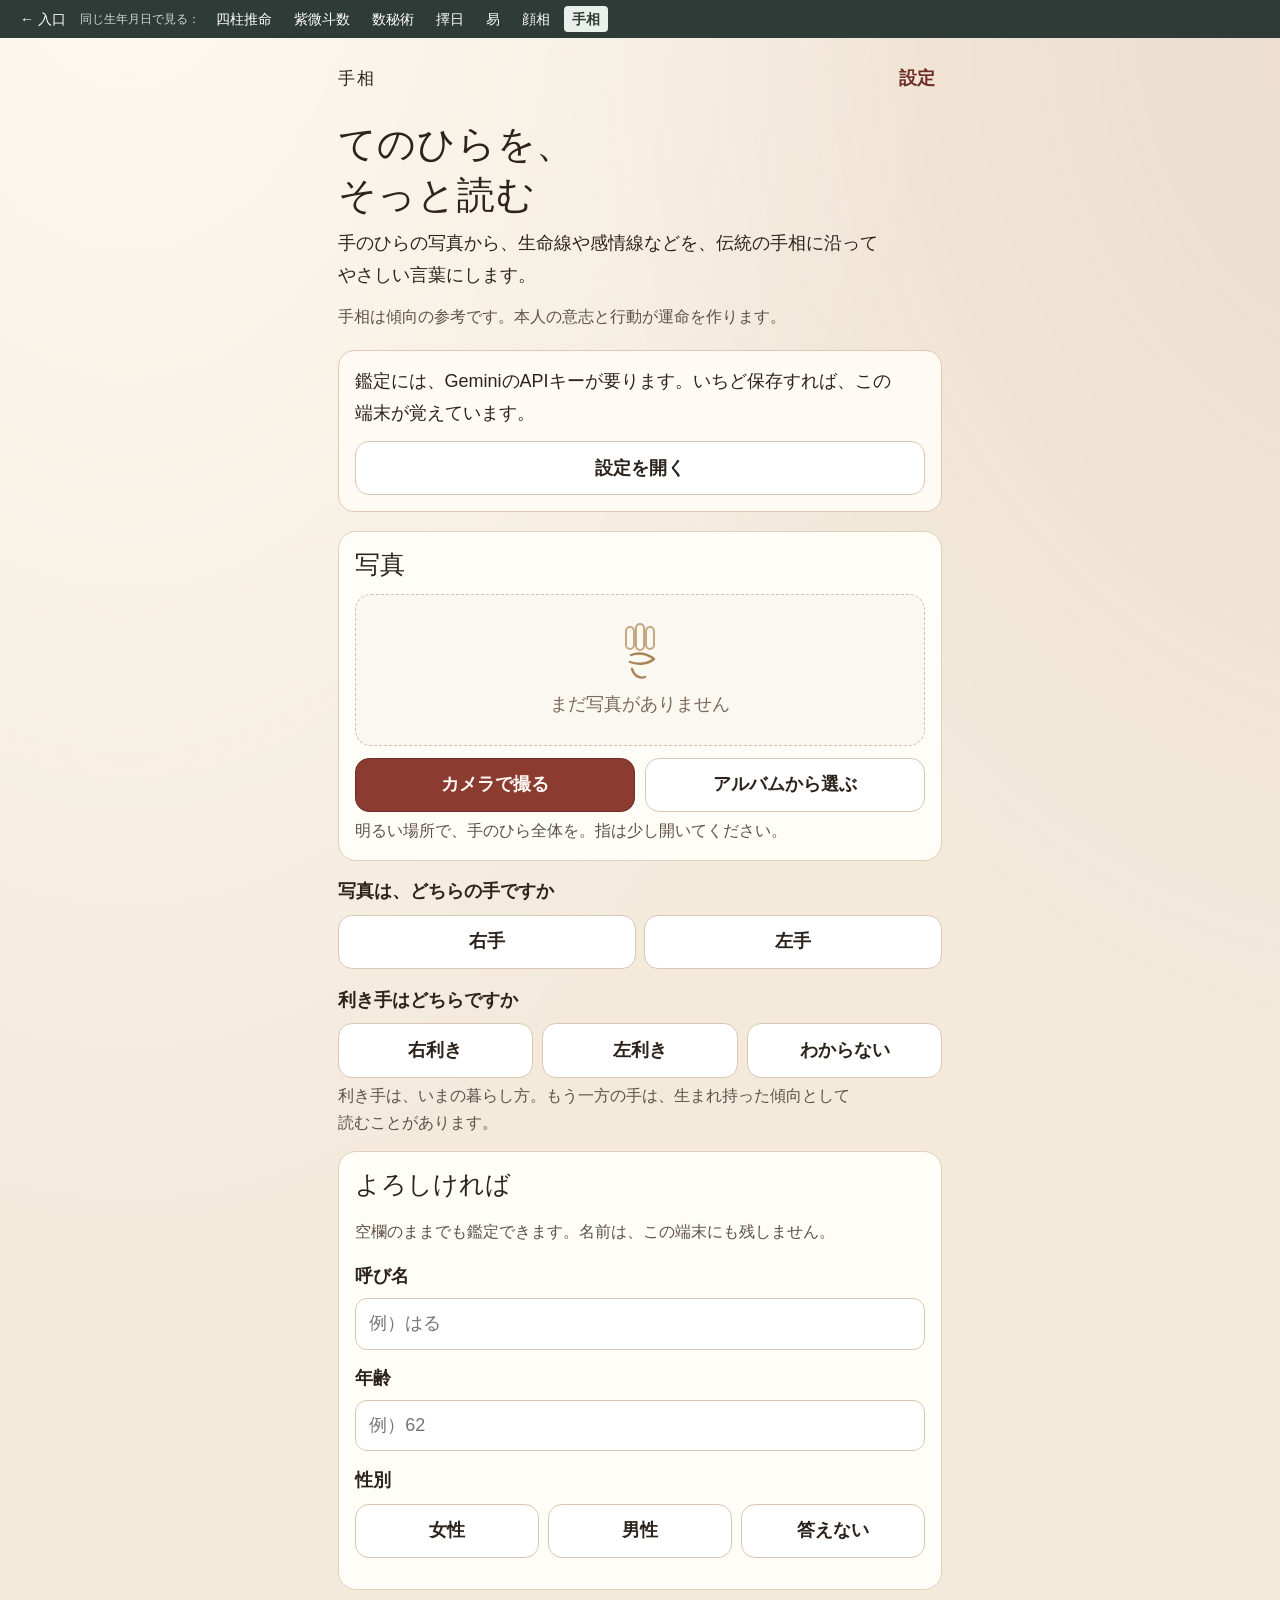
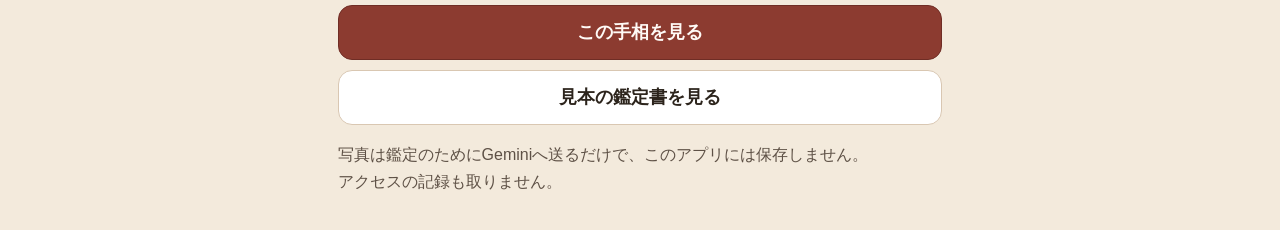
==== 手相アプリ/index.html @ c4c2c60b "占いの入口：6つの占い（数秘術・易・紫微斗数・顔相・擇日・手相）と四柱推命への入口 Co-Authored-By: Claude Opus 5.5 <noreply@anthropic.com> Cl" ====
<!DOCTYPE html>
<html lang="ja" translate="no">
<head>
  <meta charset="utf-8">
  <meta name="viewport" content="width=device-width, initial-scale=1, viewport-fit=cover">
  <meta name="google" content="notranslate">
  <meta name="referrer" content="no-referrer">
  <meta name="description" content="手のひらの写真から、伝統の手相をやさしい言葉で読む鑑定書です。">
  <meta name="theme-color" content="#efe4d4">
  <meta http-equiv="Content-Security-Policy" content="default-src 'none'; img-src data: blob:; style-src 'unsafe-inline'; script-src 'unsafe-inline'; connect-src https://generativelanguage.googleapis.com; base-uri 'none'; form-action 'none'">
  <title>手相鑑定</title>
  <link rel="icon" href="data:image/svg+xml,%3Csvg xmlns='http://www.w3.org/2000/svg' viewBox='0 0 64 64'%3E%3Crect fill='%23f6efe4' width='64' height='64' rx='12'/%3E%3Cpath d='M24 46c2 8 8 12 14 10M22 40c10 4 22 2 28-4M24 34c10-4 20-2 26 4' fill='none' stroke='%238f3d32' stroke-width='3' stroke-linecap='round'/%3E%3C/svg%3E">
  <!--
    手相鑑定。このファイルだけで動きます。
    APIキーは書き込まないでください。使う人の端末の中だけに保存します。
    モデル名の初期値は、下のスクリプトの DEFAULT_MODEL です。
  -->
  <style>
    :root {
      color-scheme: light;
      --paper: #f3eadc;
      --paper-deep: #e7d9c6;
      --card: #fffdf8;
      --ink: #2c241c;
      --ink-soft: #5e5146;
      --muted: #7a6a5c;
      --line: #e0d0bc;
      --shu: #8c3b30;
      --shu-deep: #6f2d25;
      --gold: #a68456;
      --moss: #2f5c45;
      --serif: "Iowan Old Style", "Hiragino Mincho ProN", "Yu Mincho", YuMincho, "Noto Serif JP", serif;
      --sans: "Hiragino Sans", "Hiragino Kaku Gothic ProN", "Yu Gothic Medium", "Yu Gothic", YuGothic, "Noto Sans JP", "Noto Sans CJK JP", sans-serif;
    }

    * { box-sizing: border-box; }

    html { background: var(--paper); }

    body {
      margin: 0;
      min-height: 100%;
      background:
        radial-gradient(ellipse at 10% -10%, rgba(255, 252, 245, 0.9), transparent 50%),
        radial-gradient(ellipse at 110% 0%, rgba(196, 146, 122, 0.16), transparent 42%),
        var(--paper);
      color: var(--ink);
      font-family: var(--sans);
      font-size: 1.125rem;
      line-height: 1.75;
      -webkit-text-size-adjust: 100%;
    }

    button, input, select, textarea { font: inherit; color: inherit; }

    button { cursor: pointer; }

    .wrap {
      width: min(40rem, 100%);
      margin: 0 auto;
      padding: calc(1rem + env(safe-area-inset-top)) 1.1rem calc(2.2rem + env(safe-area-inset-bottom));
    }

    .topbar {
      display: flex;
      align-items: center;
      justify-content: space-between;
      gap: 1rem;
      margin-bottom: 1.1rem;
    }

    .brand {
      margin: 0;
      font-family: var(--serif);
      font-size: 1.05rem;
      letter-spacing: 0.14em;
      font-weight: 500;
    }

    h1 {
      margin: 0 0 0.45rem;
      font-family: var(--serif);
      font-weight: 500;
      font-size: 2rem;
      line-height: 1.35;
      letter-spacing: 0.02em;
    }

    h2 {
      margin: 0 0 0.7rem;
      font-family: var(--serif);
      font-size: 1.55rem;
      font-weight: 500;
      line-height: 1.4;
    }

    .lead { margin: 0 0 0.7rem; }

    .philosophy {
      margin: 0 0 1.25rem;
      color: var(--ink-soft);
      font-size: 1rem;
      line-height: 1.7;
    }

    .banner {
      background: #fffaf3;
      border: 1px solid #e4c7b4;
      border-radius: 16px;
      padding: 0.95rem 1rem 1rem;
      margin-bottom: 1.15rem;
    }

    .banner p { margin: 0 0 0.75rem; }

    .card {
      background: var(--card);
      border: 1px solid var(--line);
      border-radius: 18px;
      padding: 1rem;
      margin: 0 0 0.95rem;
    }

    fieldset {
      border: 0;
      margin: 0 0 0.95rem;
      padding: 0;
    }

    legend {
      padding: 0;
      margin-bottom: 0.45rem;
      font-weight: 650;
    }

    .hint, .quiet {
      color: var(--ink-soft);
      font-size: 1rem;
      line-height: 1.65;
    }

    .hint { margin: 0.35rem 0 0; }

    label.field {
      display: block;
      margin: 0 0 0.85rem;
      font-weight: 650;
    }

    input[type="text"],
    input[type="password"],
    input[type="url"] {
      display: block;
      width: 100%;
      margin-top: 0.35rem;
      padding: 0.75rem 0.85rem;
      border: 1.5px solid #d9c7b2;
      border-radius: 12px;
      background: #fff;
      font-weight: 450;
      line-height: 1.4;
    }

    input:focus-visible,
    button:focus-visible {
      outline: 3px solid #e2b2a4;
      outline-offset: 2px;
    }

    .choices {
      display: flex;
      flex-wrap: wrap;
      gap: 0.55rem;
    }

    .choice {
      position: relative;
      flex: 1 1 7.5rem;
      min-height: 3.4rem;
      display: flex;
      align-items: center;
      justify-content: center;
      padding: 0.65rem 0.7rem;
      border: 1.5px solid #d9c7b2;
      border-radius: 14px;
      background: #fff;
      text-align: center;
      font-weight: 650;
    }

    .choice input {
      position: absolute;
      opacity: 0;
      width: 1px;
      height: 1px;
    }

    .choice.is-selected {
      border-color: var(--shu);
      background: #fbf3ee;
      box-shadow: inset 0 0 0 1px var(--shu);
    }

    .btn {
      display: inline-flex;
      align-items: center;
      justify-content: center;
      min-height: 3.4rem;
      padding: 0.7rem 1.1rem;
      border-radius: 14px;
      border: 1.5px solid transparent;
      text-decoration: none;
      font-weight: 700;
      line-height: 1.3;
      text-align: center;
    }

    .btn-primary {
      width: 100%;
      background: var(--shu);
      color: #fffaf6;
      border-color: var(--shu-deep);
    }

    .btn-primary:active { background: var(--shu-deep); }

    .btn-secondary {
      width: 100%;
      background: #fff;
      color: var(--ink);
      border-color: #d9c7b2;
    }

    .btn-ghost {
      background: transparent;
      color: var(--shu-deep);
      border-color: transparent;
      min-height: 2.8rem;
      padding-inline: 0.4rem;
      font-weight: 650;
    }

    .btn-row { display: grid; gap: 0.6rem; }

    .btn-row.pair { grid-template-columns: 1fr 1fr; }

    .btn-row.pair .btn {
      padding-inline: 0.45rem;
      font-size: 1.02rem;
    }

    .btn:disabled { opacity: 0.55; cursor: default; }

    .stack { display: grid; gap: 0.65rem; }

    .photo-well {
      min-height: 9.5rem;
      border: 1.5px dashed #d3c0aa;
      border-radius: 16px;
      background: #fbf7f1;
      display: grid;
      place-items: center;
      overflow: hidden;
      margin-bottom: 0.75rem;
    }

    .photo-well img {
      width: 100%;
      max-height: 22rem;
      object-fit: contain;
      background: #f6efe6;
    }

    .empty-photo {
      padding: 1.2rem;
      text-align: center;
      color: var(--muted);
    }

    .empty-photo svg { display: block; margin: 0 auto 0.35rem; }

    .message {
      margin: 0.75rem 0 0;
      padding: 0.8rem 0.9rem;
      border-radius: 12px;
      background: #fbf1ec;
      border: 1px solid #e7cfc4;
    }

    .label {
      margin: 0.8rem 0 0.1rem;
      font-size: 0.98rem;
      letter-spacing: 0.08em;
      color: var(--shu-deep);
      font-weight: 700;
    }

    .message.ok {
      background: #f3f7f3;
      border-color: #c9dbc9;
      color: var(--moss);
    }

    .visually-hidden {
      position: absolute !important;
      width: 1px !important;
      height: 1px !important;
      padding: 0 !important;
      margin: -1px !important;
      overflow: hidden !important;
      clip: rect(0, 0, 0, 0) !important;
      white-space: nowrap !important;
      border: 0 !important;
    }

    .key-row { display: grid; grid-template-columns: 1fr auto; gap: 0.5rem; align-items: end; }

    .linkish {
      color: var(--shu-deep);
      font-weight: 650;
    }

    .loading-box {
      min-height: 60vh;
      display: grid;
      align-content: center;
      justify-items: center;
      text-align: center;
      gap: 0.4rem;
      padding: 2rem 0.5rem;
    }

    .seal {
      width: 4.2rem;
      height: 4.2rem;
      margin: 0 auto 0.55rem;
      border: 2px solid var(--shu);
      color: var(--shu);
      border-radius: 50%;
      display: grid;
      place-items: center;
      font-family: var(--serif);
      font-size: 1.7rem;
      line-height: 1;
      transform: rotate(-8deg);
    }

    .seal.is-waiting { animation: breathe 2.6s ease-in-out infinite; }

    @keyframes breathe {
      0%, 100% { opacity: 1; }
      50% { opacity: 0.55; }
    }

    .sheet-frame { padding: 7px; }

    .sheet {
      background: var(--card);
      border-radius: 8px;
      box-shadow:
        0 0 0 1px #c4a882,
        0 0 0 6px #fffdf8,
        0 0 0 7px #c4a882,
        0 16px 40px rgba(70, 46, 28, 0.08);
      padding: 1.45rem 1.15rem 1.6rem;
    }

    .sheet-head { text-align: center; margin-bottom: 1.1rem; }

    .sheet-kicker {
      margin: 0.15rem 0 0.2rem;
      letter-spacing: 0.18em;
      font-family: var(--serif);
      font-size: 0.95rem;
    }

    .sheet h1 {
      font-size: 2.05rem;
      margin-bottom: 0.25rem;
    }

    .sheet-date { margin: 0; color: var(--ink-soft); font-size: 1rem; }

    .who {
      margin: 0.85rem 0 0;
      font-size: 1.08rem;
    }

    .palm-photo {
      width: 100%;
      max-height: 28rem;
      object-fit: contain;
      background: #f6efe6;
      border-radius: 12px;
      border: 1px solid var(--line);
    }

    figcaption {
      margin-top: 0.35rem;
      text-align: center;
      color: var(--muted);
      font-size: 0.98rem;
    }

    .sample-flag {
      margin: 0.9rem 0 0;
      padding: 0.7rem 0.85rem;
      background: #fbf6ea;
      border: 1px solid #e4d3ae;
      border-radius: 12px;
      text-align: left;
    }

    .block { margin: 1.25rem 0 0; }

    .block h2 {
      padding-bottom: 0.25rem;
      border-bottom: 1px solid var(--line);
    }

    .block h3 {
      margin: 0.85rem 0 0.15rem;
      font-size: 1.05rem;
      color: var(--shu-deep);
      font-weight: 700;
    }

    .line-card {
      margin-top: 0.85rem;
      padding-top: 0.85rem;
      border-top: 1px solid var(--line);
    }

    .line-card h3 {
      margin: 0;
      font-family: var(--serif);
      font-size: 1.4rem;
      font-weight: 500;
      color: var(--ink);
    }

    .line-card .about {
      margin: 0.1rem 0 0.45rem;
      color: var(--muted);
      font-size: 0.98rem;
    }

    .absent {
      margin: 0.4rem 0 0;
    }

    .endnote {
      margin-top: 1.4rem;
      padding: 0.9rem 0.95rem;
      border: 1px solid #e4d3ae;
      background: #fbf8f1;
      border-radius: 12px;
      text-align: center;
      font-family: var(--serif);
      line-height: 1.8;
    }

    .actions { margin-top: 1.1rem; }

    details.more {
      margin-top: 0.8rem;
      color: var(--ink-soft);
      font-size: 0.98rem;
    }

    details.more summary { cursor: pointer; font-weight: 650; color: var(--ink); }

    .tips { margin: 0.4rem 0 0; padding-left: 1.2rem; }

    .tips li { margin: 0.2rem 0; }

    p, li, .lead, .philosophy, .who, .quiet, .hint, figcaption {
      line-break: strict;
      word-break: auto-phrase;
      text-wrap: pretty;
    }

    @media (min-width: 720px) {
      h1 { font-size: 2.35rem; }
      .btn-row.pair .btn { font-size: 1.125rem; }
      .sheet { padding: 2rem 1.8rem 2.1rem; }
    }

    @media (prefers-reduced-motion: reduce) {
      .seal.is-waiting { animation: none; }
    }

    @media print {
      html, body { background: #fff !important; }
      .no-print { display: none !important; }
      .wrap { max-width: none; padding: 0; }
      .sheet-frame { padding: 0; }
      .sheet {
        box-shadow: none;
        border: 1px solid #bfae96;
        border-radius: 0;
      }
      .line-card, .block { break-inside: avoid; }
      a { color: inherit; text-decoration: none; }
      @page { margin: 12mm; }
    }
  </style>
</head>
<body>
  <div class="wrap">
    <header class="topbar no-print">
      <p class="brand">手相</p>
      <button type="button" class="btn btn-ghost" id="openSettings">設定</button>
    </header>

    <main id="screen-home">
      <h1>てのひらを、<br>そっと読む</h1>
      <p class="lead">手のひらの写真から、生命線や感情線などを、伝統の手相に沿ってやさしい言葉にします。</p>
      <p class="philosophy">手相は傾向の参考です。本人の意志と行動が運命を作ります。</p>

      <div class="banner" id="keyBanner">
        <p>鑑定には、GeminiのAPIキーが要ります。いちど保存すれば、この端末が覚えています。</p>
        <button type="button" class="btn btn-secondary" id="openSettingsBanner">設定を開く</button>
      </div>

      <form id="readForm" novalidate>
        <section class="card">
          <h2>写真</h2>
          <div class="photo-well">
            <div class="empty-photo" id="photoEmpty">
              <svg width="64" height="64" viewBox="0 0 64 64" aria-hidden="true">
                <path d="M24 50c2 7 8 10 13 8M22 43c8 3 18 2 24-3M23 36c8-3 16-1 22 3" fill="none" stroke="#a68456" stroke-width="2.4" stroke-linecap="round"/>
                <rect x="18" y="8" width="8" height="22" rx="4" fill="none" stroke="#c4a882" stroke-width="2"/>
                <rect x="28" y="5" width="8" height="26" rx="4" fill="none" stroke="#c4a882" stroke-width="2"/>
                <rect x="38" y="8" width="8" height="22" rx="4" fill="none" stroke="#c4a882" stroke-width="2"/>
              </svg>
              まだ写真がありません
            </div>
            <img id="photoPreview" alt="選んだ手のひらの写真" hidden>
          </div>
          <div class="btn-row pair">
            <label class="btn btn-primary" for="cameraInput">カメラで撮る</label>
            <label class="btn btn-secondary" for="fileInput">アルバムから選ぶ</label>
          </div>
          <p class="hint" id="photoMeta">明るい場所で、手のひら全体を。指は少し開いてください。</p>
          <div class="message" id="photoError" hidden></div>
        </section>

        <fieldset>
          <legend>写真は、どちらの手ですか</legend>
          <div class="choices" id="handChoices">
            <label class="choice"><input type="radio" name="hand" value="右手" required><span>右手</span></label>
            <label class="choice"><input type="radio" name="hand" value="左手"><span>左手</span></label>
          </div>
        </fieldset>

        <fieldset>
          <legend>利き手はどちらですか</legend>
          <div class="choices" id="dominantChoices">
            <label class="choice"><input type="radio" name="dominant" value="右利き" required><span>右利き</span></label>
            <label class="choice"><input type="radio" name="dominant" value="左利き"><span>左利き</span></label>
            <label class="choice"><input type="radio" name="dominant" value="わからない"><span>わからない</span></label>
          </div>
          <p class="hint">利き手は、いまの暮らし方。もう一方の手は、生まれ持った傾向として読むことがあります。</p>
        </fieldset>

        <section class="card">
          <h2>よろしければ</h2>
          <p class="quiet">空欄のままでも鑑定できます。名前は、この端末にも残しません。</p>
          <label class="field">呼び名
            <input type="text" id="nameInput" name="name" maxlength="40" autocomplete="nickname" placeholder="例）はる">
          </label>
          <label class="field">年齢
            <input type="text" id="ageInput" name="age" inputmode="numeric" maxlength="3" autocomplete="off" placeholder="例）62">
          </label>
          <fieldset>
            <legend>性別</legend>
            <div class="choices">
              <label class="choice"><input type="radio" name="gender" value="女性"><span>女性</span></label>
              <label class="choice"><input type="radio" name="gender" value="男性"><span>男性</span></label>
              <label class="choice"><input type="radio" name="gender" value="答えない"><span>答えない</span></label>
            </div>
          </fieldset>
        </section>

        <p class="quiet" id="keyReady" hidden>この端末に、APIキーが保存されています。</p>
        <div class="message" id="formError" hidden></div>
        <div class="stack" style="margin-top: 0.9rem">
          <button type="submit" class="btn btn-primary" id="submitBtn">この手相を見る</button>
          <button type="button" class="btn btn-secondary" id="sampleBtn">見本の鑑定書を見る</button>
        </div>
      </form>

      <p class="hint" style="margin-top: 1.1rem">写真は鑑定のためにGeminiへ送るだけで、このアプリには保存しません。アクセスの記録も取りません。</p>
    </main>

    <main id="screen-settings" hidden>
      <h1>設定</h1>
      <p class="lead">APIキーは、この端末の中だけに保存されます。アプリのプログラムには、最初からキーは入っていません。</p>

      <form id="settingsForm">
        <label class="field" for="apiKeyInput">GeminiのAPIキー
          <span class="key-row">
            <input type="password" id="apiKeyInput" autocomplete="off" spellcheck="false" placeholder="ここに貼り付け">
            <button type="button" class="btn btn-secondary" id="toggleKey" style="width: auto">表示</button>
          </span>
        </label>
        <p class="hint"><a class="linkish" href="https://aistudio.google.com/apikey" target="_blank" rel="noopener noreferrer">APIキーの作り方（Google AI Studio）</a></p>

        <label class="field" for="modelInput">モデル名
          <input type="text" id="modelInput" autocomplete="off" spellcheck="false">
        </label>
        <p class="hint">通常は、このままで大丈夫です。うまくいかないときだけ変えてください。空にして保存すると、最初の名前に戻ります。</p>
        <p><button type="button" class="btn btn-ghost" id="resetModel">最初のモデル名に戻す</button></p>

        <div class="stack">
          <button type="submit" class="btn btn-primary" id="saveSettings">保存する</button>
          <button type="button" class="btn btn-secondary" id="clearKey">キーをこの端末から消す</button>
          <button type="button" class="btn btn-ghost" id="backFromSettings">もどる</button>
        </div>
      </form>
      <div class="message" id="settingsStatus" hidden></div>

      <section class="card" style="margin-top: 1.2rem">
        <h2>だいじなこと</h2>
        <p>キーは、このスマートフォン（またはパソコン）の中だけに残ります。どこかのサーバーへ預けたりはしません。鑑定のときだけ、写真と一緒にGoogleのGeminiへ直接送られます。</p>
        <p>写真は、このアプリには保存しません。共有の端末では、使い終わったらキーを消してください。キーは人に教えないでください。</p>
      </section>
    </main>

    <main id="screen-loading" hidden>
      <div class="loading-box">
        <div class="seal is-waiting" aria-hidden="true">相</div>
        <h1 id="loadingMessage">手のひらを拝見しています</h1>
        <p class="quiet">数十秒かかることがあります。この画面のまま、少々お待ちください。</p>
        <button type="button" class="btn btn-ghost" id="cancelLoading">やめる</button>
      </div>
    </main>

    <main id="screen-result" hidden>
      <div class="sheet-frame">
        <article class="sheet" id="resultSheet"></article>
      </div>
      <div class="stack actions no-print">
        <button type="button" class="btn btn-primary" id="printBtn">鑑定書を保存・印刷</button>
        <p class="hint">開いた画面で「PDFに保存」または「プリント」を選ぶと、手元に残せます。</p>
        <button type="button" class="btn btn-secondary" id="restartBtn">はじめから</button>
      </div>
    </main>
  </div>

  <input id="cameraInput" class="visually-hidden" type="file" accept="image/*" capture>
  <input id="fileInput" class="visually-hidden" type="file" accept="image/*">

  <script>
    "use strict";

    // モデル名は、ここと設定画面のどちらからでも変えられます。
    // gemini-2.5-flash は 2026-12-01 以降、別のモデルへ自動的に振り分けられます。
    var DEFAULT_MODEL = "gemini-3.8-flash";
    var STORAGE_KEY = "tesou.apiKey";
    var STORAGE_MODEL = "tesou.model";
    var DISCLAIMER = "手相は傾向の参考です。本人の意志と行動が運命を作ります。";
    var API_ORIGIN = "https://generativelanguage.googleapis.com/v1beta/models/";

    var LINE_FIELDS = [
      ["lifeLine", "生命線", "生きる力と、日々の体力の流れ"],
      ["headLine", "知能線（頭脳線）", "考え方と、物事の進め方"],
      ["heartLine", "感情線", "気持ちの置き方と、人への向かい方"],
      ["fateLine", "運命線", "仕事や、社会との関わり方"],
      ["sunLine", "太陽線", "喜びや、人から認められたときの充実"],
      ["marriageLine", "結婚線", "親しい人との縁の傾向"],
      ["moneyLine", "財運線", "お金との付き合い方"]
    ];

    var lineSchema = {
      type: "object",
      properties: {
        visible: { type: "boolean", description: "この写真で、その線としてはっきり見えるか" },
        seen: { type: "string", description: "長さ・深さ・形・分岐・位置。見えないときはその旨だけ" },
        meaning: { type: "string", description: "伝統的な意味。見えない、または手のひらでないときは空文字" },
        reading: { type: "string", description: "やさしい読み。見えない、または手のひらでないときは空文字" }
      },
      required: ["visible", "seen", "meaning", "reading"]
    };

    var RESPONSE_SCHEMA = {
      type: "object",
      properties: {
        isPalm: { type: "boolean", description: "手のひらとして鑑定できる写真か。不鮮明なら false" },
        retakeMessage: { type: "string", description: "撮り直してほしいときの案内。鑑定できるときは空文字" },
        handShape: {
          type: "object",
          properties: {
            seen: { type: "string" },
            meaning: { type: "string" },
            reading: { type: "string" }
          },
          required: ["seen", "meaning", "reading"]
        },
        lifeLine: lineSchema,
        headLine: lineSchema,
        heartLine: lineSchema,
        fateLine: lineSchema,
        sunLine: lineSchema,
        marriageLine: lineSchema,
        moneyLine: lineSchema,
        marks: {
          type: "array",
          description: "見えた印だけ。無ければ空配列",
          items: {
            type: "object",
            properties: {
              name: { type: "string" },
              seen: { type: "string" },
              reading: { type: "string" }
            },
            required: ["name", "seen", "reading"]
          }
        },
        summary: { type: "string" },
        personality: { type: "string" },
        workMoney: { type: "string" },
        relationships: { type: "string" },
        healthTendency: { type: "string" },
        advice: { type: "string" },
        disclaimer: { type: "string" }
      },
      required: [
        "isPalm", "retakeMessage", "handShape",
        "lifeLine", "headLine", "heartLine", "fateLine", "sunLine", "marriageLine", "moneyLine",
        "marks", "summary", "personality", "workMoney", "relationships", "healthTendency", "advice", "disclaimer"
      ]
    };

    var state = {
      photo: null,
      abort: null,
      loadingTimer: null,
      clearArmed: false
    };

    function $(id) { return document.getElementById(id); }

    function clean(value, max) {
      return String(value || "").replace(/[\u0000-\u001f]/g, " ").replace(/\s+/g, " ").trim().slice(0, max);
    }

    function normalizeDigits(value) {
      return String(value || "").replace(/[０-９]/g, function (ch) {
        return String.fromCharCode(ch.charCodeAt(0) - 0xFEE0);
      });
    }

    function readStoredKey() {
      try { return localStorage.getItem(STORAGE_KEY) || ""; }
      catch (e) { return ""; }
    }

    function readStoredModel() {
      try { return localStorage.getItem(STORAGE_MODEL) || ""; }
      catch (e) { return ""; }
    }

    function currentModel() {
      return readStoredModel() || DEFAULT_MODEL;
    }

    function thinkingConfigFor(model) {
      if (/^gemini-2\.5/.test(model)) return { thinkingBudget: 0 };
      if (/^gemini-[34]/.test(model)) return { thinkingLevel: "low" };
      return null;
    }

    function buildPrompt(profile) {
      var lines = [
        "あなたは、日本の伝統的な手相をやさしく読み解く鑑定士です。添付の写真だけを根拠に、指定のJSONだけを返してください。",
        "",
        "【相談者】",
        "呼び名: " + (profile.name || "未記入"),
        "年齢: " + (profile.age || "未記入"),
        "性別: " + (profile.gender || "未記入"),
        "写真の手: " + profile.hand,
        "利き手: " + profile.dominant,
        "",
        "利き手はいまの暮らし方や後天的な傾向、利き手でない手は生まれ持った傾向、として伝統的に読むことがあります。断定せず、分かる範囲でやさしく触れてください。",
        "",
        "【守ること】",
        "- 写真が手のひらでない、暗すぎる、ピンぼけ、手のひら全体が写っていない、指が重なって主要な線が見えない場合は isPalm を false にする。retakeMessage に、撮り直しのお願いとコツ（明るい場所、手のひら全体、指を少し開く、影を作らない）を書く。その場合、線の形や運勢を創作しない。各 reading と meaning は空文字にする。",
        "- 見えない線は visible を false にし、seen に「この写真でははっきり見えません」と書く。形・分岐・長さを想像で埋めない。意味も読みも空文字にする。見えないことを凶兆にしない。",
        "- 病気の診断、病名、寿命、死、事故、不幸の時期は書かない。healthTendency は伝統的な傾向だけを短く書く。注意書きは画面側で添えるので、ここでは病名や受診の指示を繰り返さなくてよい。",
        "- 結婚や離別の時期、相手の人数、金額、失職などを断定しない。結婚線は縁の傾向であり、時期を当てる線として扱わない。",
        "- 脅すような言葉や、過度な賞賛は避ける。丁寧語で、60代の方にも読みやすい長さにする。",
        "- 対象の線は、生命線、知能線（頭脳線）、感情線、運命線、太陽線、結婚線、財運線。ほくろ、島、十字、スター、切れ目など、はっきり見える印だけを marks に入れる。無ければ空配列。",
        "- 手の形は、写真で分かる範囲（方形・長方形・円形、指の印象など）だけを handShape に書く。",
        "- 呼び名があるときは、summary か advice で自然に一度だけ使う。",
        "- disclaimer は次の一文そのものにする: " + DISCLAIMER
      ];
      return lines.join("\n");
    }

    // Gemini Generative Language API（generateContent）の現行REST形式。
    // 画像は inline_data.mime_type / data。JSONは generationConfig.responseFormat。
    // 認証はヘッダー x-goog-api-key だけ。URLにも本文にもキーを入れない。
    function buildGeminiRequest(opts) {
      var model = opts.model || DEFAULT_MODEL;
      var generationConfig = {
        temperature: 0.6,
        maxOutputTokens: 8192,
        responseFormat: {
          text: {
            mimeType: "APPLICATION_JSON",
            schema: RESPONSE_SCHEMA
          }
        }
      };
      var thinking = thinkingConfigFor(model);
      if (thinking) generationConfig.thinkingConfig = thinking;
      return {
        url: API_ORIGIN + encodeURIComponent(model) + ":generateContent",
        method: "POST",
        headers: {
          "Content-Type": "application/json",
          "x-goog-api-key": opts.apiKey
        },
        body: {
          contents: [{
            parts: [
              { text: buildPrompt(opts.profile) },
              {
                inline_data: {
                  mime_type: opts.mimeType || "image/jpeg",
                  data: opts.base64
                }
              }
            ]
          }],
          generationConfig: generationConfig
        }
      };
    }

    function extractModelText(data) {
      var feedback = data && data.promptFeedback;
      if (feedback && feedback.blockReason) {
        var blocked = new Error("BLOCKED");
        blocked.code = "BLOCKED";
        throw blocked;
      }
      var candidates = data && data.candidates;
      if (!candidates || !candidates.length) {
        var empty = new Error("EMPTY");
        empty.code = "EMPTY";
        throw empty;
      }
      var candidate = candidates[0];
      var finish = candidate.finishReason || "";
      if (finish && finish !== "STOP" && finish !== "MAX_TOKENS") {
        var stopped = new Error(finish);
        stopped.code = finish === "SAFETY" ? "SAFETY" : "FINISH";
        throw stopped;
      }
      var parts = (candidate.content && candidate.content.parts) || [];
      var text = parts.filter(function (part) {
        return part && part.text && !part.thought;
      }).map(function (part) { return part.text; }).join("\n").trim();
      if (!text) {
        var noText = new Error("EMPTY");
        noText.code = "EMPTY";
        throw noText;
      }
      if (finish === "MAX_TOKENS") {
        var cut = new Error("MAX_TOKENS");
        cut.code = "MAX_TOKENS";
        cut.text = text;
        throw cut;
      }
      return text;
    }

    function parseModelJson(text) {
      var trimmed = String(text || "").trim();
      if (trimmed.indexOf("```") === 0) {
        trimmed = trimmed.replace(/^```(?:json)?\s*/i, "").replace(/\s*```$/, "");
      }
      return JSON.parse(trimmed);
    }

    function asText(value) {
      if (value == null) return "";
      return String(value).trim();
    }

    function asLine(value) {
      var line = value || {};
      return {
        visible: line.visible === true || line.visible === "true",
        seen: asText(line.seen),
        meaning: asText(line.meaning),
        reading: asText(line.reading)
      };
    }

    function normalizeReading(raw) {
      if (!raw || typeof raw !== "object" || Array.isArray(raw)) {
        var bad = new Error("BAD_JSON");
        bad.code = "BAD_JSON";
        throw bad;
      }
      var marks = Array.isArray(raw.marks) ? raw.marks.map(function (mark) {
        return {
          name: asText(mark && mark.name),
          seen: asText(mark && mark.seen),
          reading: asText(mark && mark.reading)
        };
      }).filter(function (mark) { return mark.name || mark.seen || mark.reading; }) : [];
      var reading = {
        isPalm: raw.isPalm === true || raw.isPalm === "true",
        retakeMessage: asText(raw.retakeMessage),
        handShape: {
          seen: asText(raw.handShape && raw.handShape.seen),
          meaning: asText(raw.handShape && raw.handShape.meaning),
          reading: asText(raw.handShape && raw.handShape.reading)
        },
        marks: marks,
        summary: asText(raw.summary),
        personality: asText(raw.personality),
        workMoney: asText(raw.workMoney),
        relationships: asText(raw.relationships),
        healthTendency: asText(raw.healthTendency),
        advice: asText(raw.advice)
      };
      LINE_FIELDS.forEach(function (field) {
        reading[field[0]] = asLine(raw[field[0]]);
      });
      return reading;
    }

    function friendlyError(info) {
      info = info || {};
      var status = info.status || 0;
      var reason = info.reason || "";
      var errorStatus = info.errorStatus || "";
      var message = info.message || "";
      var code = info.code || "";
      if (code === "network" || info.network) {
        return {
          title: "通信できませんでした",
          body: "電波のよい場所で、もう一度お試しください。写真はそのまま残してあります。"
        };
      }
      if (code === "timeout") {
        return {
          title: "時間がかかりすぎました",
          body: "混み合っていることがあります。しばらくしてから、もう一度お試しください。"
        };
      }
      if (code === "format") {
        return {
          title: "この写真を読み取れませんでした",
          body: "もう一度カメラで撮るか、JPEGの写真を選び直してください。"
        };
      }
      if (code === "BLOCKED" || code === "SAFETY") {
        return {
          title: "この写真では鑑定できませんでした",
          body: "手のひら全体が明るく写った写真で、もう一度お試しください。"
        };
      }
      if (code === "BAD_JSON" || code === "EMPTY" || code === "MAX_TOKENS" || code === "FINISH") {
        return {
          title: "返事を読み取れませんでした",
          body: "もう一度お試しください。同じ写真のままで大丈夫です。"
        };
      }
      if (reason === "API_KEY_INVALID" || status === 401 || status === 403 || /API key/i.test(message)) {
        return {
          title: "APIキーが合っていないようです",
          body: "設定を開いて、Google AI Studioのキーを、もう一度貼り付けてください。"
        };
      }
      if (status === 429 || errorStatus === "RESOURCE_EXHAUSTED" || /quota|rate limit/i.test(message)) {
        return {
          title: "いま、利用回数の上限に達しているようです",
          body: "しばらく時間をおいてから、もう一度お試しください。"
        };
      }
      if (status === 404 || (status === 400 && /not found|unknown model|invalid model|is not supported/i.test(message))) {
        return {
          title: "モデル名が見つかりませんでした",
          body: "設定のモデル名を " + DEFAULT_MODEL + " に戻して、もう一度お試しください。"
        };
      }
      if (status === 402 || errorStatus === "FAILED_PRECONDITION") {
        return {
          title: "Google側の利用設定を確認してください",
          body: "APIキーのプランやお支払いの設定が必要なことがあります。Google AI Studioでご確認ください。"
        };
      }
      if (status >= 500) {
        return {
          title: "Google側が混み合っているようです",
          body: "少し時間をおいて、もう一度お試しください。"
        };
      }
      return {
        title: "鑑定を受け取れませんでした",
        body: "しばらくしてから、もう一度お試しください。"
      };
    }

    function readErrorInfo(payload, status) {
      var error = payload && payload.error;
      if (!error && Array.isArray(payload) && payload[0]) error = payload[0].error;
      var reason = "";
      var details = error && error.details;
      if (Array.isArray(details)) {
        details.forEach(function (detail) {
          if (detail && detail.reason) reason = detail.reason;
        });
      }
      return {
        status: status,
        errorStatus: (error && error.status) || "",
        reason: reason,
        message: (error && error.message) || ""
      };
    }

    function loadImage(url) {
      return new Promise(function (resolve, reject) {
        var img = new Image();
        img.onload = function () { resolve(img); };
        img.onerror = function () { reject(new Error("format")); };
        img.src = url;
      });
    }

    function blobToDataUrl(blob) {
      return new Promise(function (resolve, reject) {
        var reader = new FileReader();
        reader.onload = function () { resolve(reader.result); };
        reader.onerror = function () { reject(new Error("format")); };
        reader.readAsDataURL(blob);
      });
    }

    function canvasToBlob(canvas, quality) {
      return new Promise(function (resolve) {
        canvas.toBlob(resolve, "image/jpeg", quality);
      });
    }

    async function compressImageFile(file) {
      if (!file) {
        var missing = new Error("format");
        missing.code = "format";
        throw missing;
      }
      if (file.type && file.type.indexOf("image/") !== 0) {
        var kind = new Error("format");
        kind.code = "format";
        throw kind;
      }
      var source = null;
      var closable = false;
      try {
        if (typeof createImageBitmap === "function") {
          source = await createImageBitmap(file, { imageOrientation: "from-image" });
          closable = true;
        }
      } catch (e) {
        source = null;
      }
      var objectUrl = "";
      if (!source) {
        objectUrl = URL.createObjectURL(file);
        try {
          source = await loadImage(objectUrl);
        } catch (e) {
          URL.revokeObjectURL(objectUrl);
          var failed = new Error("format");
          failed.code = "format";
          throw failed;
        }
      }
      var sw = source.width || source.naturalWidth;
      var sh = source.height || source.naturalHeight;
      var scale = Math.min(1, 1600 / Math.max(sw, sh));
      var width = Math.max(1, Math.round(sw * scale));
      var height = Math.max(1, Math.round(sh * scale));
      var canvas = document.createElement("canvas");
      canvas.width = width;
      canvas.height = height;
      var ctx = canvas.getContext("2d");
      ctx.fillStyle = "#ffffff";
      ctx.fillRect(0, 0, width, height);
      ctx.drawImage(source, 0, 0, width, height);
      if (closable && source.close) source.close();
      if (objectUrl) URL.revokeObjectURL(objectUrl);
      var quality = 0.82;
      var blob = await canvasToBlob(canvas, quality);
      if (!blob) {
        var noBlob = new Error("format");
        noBlob.code = "format";
        throw noBlob;
      }
      while (blob.size > 1200000 && quality > 0.5) {
        quality = Math.round((quality - 0.1) * 10) / 10;
        blob = await canvasToBlob(canvas, quality);
      }
      var dataUrl = await blobToDataUrl(blob);
      return {
        dataUrl: dataUrl,
        base64: String(dataUrl).split(",")[1],
        width: width,
        height: height,
        bytes: blob.size,
        mimeType: "image/jpeg"
      };
    }

    function samplePalmDataUrl() {
      var svg = [
        "<svg xmlns='http://www.w3.org/2000/svg' viewBox='0 0 640 860'>",
        "<rect width='640' height='860' fill='#f4eadc'/>",
        "<g fill='#f4cbb8' stroke='#6b4a3a' stroke-width='8' stroke-linejoin='round'>",
        "<rect x='222' y='78' width='70' height='250' rx='34'/>",
        "<rect x='308' y='40' width='76' height='292' rx='36'/>",
        "<rect x='400' y='64' width='70' height='262' rx='34'/>",
        "<rect x='484' y='118' width='62' height='214' rx='30'/>",
        "<rect x='118' y='318' width='78' height='196' rx='38' transform='rotate(-36 157 416)'/>",
        "<path d='M200 340c18-70 48-96 86-96h250c48 0 78 36 78 92v210c0 150-92 214-214 214h-52c-136 0-196-78-196-206V430c0-36 16-70 48-90z'/>",
        "</g>",
        "<path d='M250 470C300 545 322 620 346 700' fill='none' stroke='#8f3d32' stroke-width='8' stroke-linecap='round'/>",
        "<path d='M268 500C360 528 450 516 530 472' fill='none' stroke='#8f3d32' stroke-width='7' stroke-linecap='round'/>",
        "<path d='M274 430C370 392 458 398 520 438' fill='none' stroke='#a68456' stroke-width='7' stroke-linecap='round'/>",
        "<path d='M392 468C400 545 408 615 414 700' fill='none' stroke='#5c4638' stroke-width='5' stroke-linecap='round'/>",
        "<path d='M430 250c18 28 16 48-2 70' fill='none' stroke='#a68456' stroke-width='4' stroke-linecap='round'/>",
        "<path d='M300 390h18M309 381v18' fill='none' stroke='#8f3d32' stroke-width='3' stroke-linecap='round'/>",
        "</svg>"
      ].join("");
      return "data:image/svg+xml;charset=utf-8," + encodeURIComponent(svg);
    }

    function sampleReading() {
      return normalizeReading({
        isPalm: true,
        retakeMessage: "",
        handShape: {
          seen: "手のひらはやや縦に長く、指はすらりとして、関節のあたりがやわらかく見えます。",
          meaning: "伝統的には、縦に長い手は考えを巡らせるタイプ、指の細い手は感受性のやわらかさと読まれることがあります。",
          reading: "気持ちの動きを大切にしながら、物事を一度自分の中で噛みしめてから動く方、という読みができます。"
        },
        lifeLine: {
          visible: true,
          seen: "親指の付け根を大きく回り、手首の方へゆるやかに続く、深めの一本です。途中で大きく切れてはいません。",
          meaning: "生命線は、体力の波や、生活のリズムの傾向として読まれます。長く深い線は、粘り強く回復する力のたとえです。",
          reading: "急がず、自分のペースを守るほど力が続くタイプです。休みを後回しにしないことが、この線の読みとよく合います。"
        },
        headLine: {
          visible: true,
          seen: "人差し指と親指のあいだから始まり、手のひらの中ほどをほぼまっすぐに、少しだけ下がって伸びています。",
          meaning: "知能線（頭脳線）は、考え方や判断のくせを見る線とされます。まっすぐめの線は、現実を一つずつ確かめる考え方、が伝統的な読みです。",
          reading: "思いつきで飛びつくより、筋道を見てから決める方です。わからないことを、わからないままにしておける落ち着きがあります。"
        },
        heartLine: {
          visible: true,
          seen: "小指の下から始まり、人差し指の方へ弓なりに伸びています。枝は少なめです。",
          meaning: "感情線は、気持ちの置き方や人との距離のとり方として読まれます。弓なりの線は、気持ちを表に出しつつ、相手を思いやる形とされます。",
          reading: "人を大切にされます。ただ、自分の気持ちを後回しにしすぎないほうが、縁が長続きしやすい読みです。"
        },
        fateLine: {
          visible: true,
          seen: "手首の上方から中指の方へ、細く、ところどころ薄く伸びています。",
          meaning: "運命線は、仕事や社会との関わりの傾向とされます。薄い線は、一つの肩書きに縛られない歩みとして読まれることがあります。",
          reading: "道は、誰かに決められるより、暮らしの中で少しずつ形になっていくタイプです。遅くても、ご自身で選んだ歩みは強い、という読みです。"
        },
        sunLine: {
          visible: true,
          seen: "薬指の下に、短めの薄い線が一本見えます。",
          meaning: "太陽線は、喜びや、人から認められたときの充実と関係づけられます。",
          reading: "大きな舞台より、身近な人に喜ばれることに陽が当たるタイプです。趣味や世話を、小さく続けてみてください。"
        },
        marriageLine: {
          visible: true,
          seen: "小指の下、感情線とのあいだに、短い横線が一本はっきりしています。",
          meaning: "結婚線は、時期を当てる線ではありません。親しい人との縁の濃さのたとえとして、穏やかに読みます。",
          reading: "一人の人と、時間をかけて深まる縁を大切にする傾向です。人数や時期を、この線だけで決めることはできません。"
        },
        moneyLine: {
          visible: false,
          seen: "この写真では、財運線としてはっきりした線は見えません。",
          meaning: "",
          reading: ""
        },
        marks: [{
          name: "小さな十字",
          seen: "感情線の少し上に、ごく小さな十字のような印があります。",
          reading: "伝統では、心に残る出会いや、ふと立ち止まる出来事のしるし、と読むことがあります。良い悪いを決める印ではありません。"
        }],
        summary: "全体として、力の入れどころが穏やかで、人を急ぎ立てない手のひらです。生命線の深さは、自分のリズムを守る粘り。感情線の弓なりは、温かさと、少しの遠慮。運命線が細いのは、肩書きより日々の選択を積み重ねる歩み、という読みになります。",
        personality: "周囲の空気を読み、自分の番を待てる方です。決めるまでが丁寧なぶん、一度決めたことは簡単には曲げません。無理に明るく振る舞うより、静かなままでいるときのほうが、本来のよさが出ます。",
        workMoney: "大きな勝負より、続けられる仕事と相性がよい読みです。お金は、増やすことより、安心して使える状態を整えることに安心を感じやすいタイプです。見えない財運線を、不足の印にはしません。写真に出ていないだけのことがよくあります。",
        relationships: "親しい人には深い方です。気持ちをすぐ言葉にしないぶん、伝わっていない寂しさが残ることがあります。短い一言を、その日のうちに渡すだけで、縁がやわらぎます。",
        healthTendency: "生命線が大きく切れていないことから、伝統的には、疲れを溜めすぎなければ回復しやすい傾向、とだけお伝えします。体調そのものを、手相で判断することはできません。",
        advice: "今日できる小さなことを、一つだけ先に済ませてください。人の世話の前に、ご自身の食事と眠りを確保すること。それが、この手のひらがいちばん喜びそうです。",
        disclaimer: DISCLAIMER
      });
    }

    function japaneseDate(date) {
      try {
        return new Intl.DateTimeFormat("ja-JP-u-ca-japanese", {
          era: "long",
          year: "numeric",
          month: "long",
          day: "numeric"
        }).format(date);
      } catch (e) {
        return date.getFullYear() + "年" + (date.getMonth() + 1) + "月" + date.getDate() + "日";
      }
    }

    function show(name) {
      ["home", "settings", "loading", "result"].forEach(function (id) {
        $("screen-" + id).hidden = id !== name;
      });
      if (name !== "loading") stopLoading();
      if (name === "home") refreshKeyBanner();
      var heading = document.querySelector("#screen-" + name + " h1");
      if (heading) {
        heading.tabIndex = -1;
        try { heading.focus({ preventScroll: true }); }
        catch (e) { heading.focus(); }
      }
      window.scrollTo(0, 0);
    }

    function refreshKeyBanner() {
      var hasKey = !!readStoredKey();
      $("keyBanner").hidden = hasKey;
      $("keyReady").hidden = !hasKey;
    }

    function setMessage(id, text, ok) {
      var node = $(id);
      if (!text) {
        node.hidden = true;
        node.textContent = "";
        node.classList.remove("ok");
        return;
      }
      node.hidden = false;
      node.textContent = text;
      node.classList.toggle("ok", !!ok);
      if (!ok) node.scrollIntoView({ block: "nearest", behavior: "smooth" });
    }

    function syncChoices(root) {
      (root || document).querySelectorAll(".choice").forEach(function (label) {
        var input = label.querySelector("input");
        label.classList.toggle("is-selected", !!(input && input.checked));
      });
    }

    function selectedValue(name) {
      var input = document.querySelector("input[name='" + name + "']:checked");
      return input ? input.value : "";
    }

    function readProfile() {
      var age = normalizeDigits(clean($("ageInput").value, 3));
      if (age && !/^\d{1,3}$/.test(age)) age = "";
      if (age && (Number(age) < 1 || Number(age) > 120)) age = "";
      return {
        name: clean($("nameInput").value, 40),
        age: age,
        gender: selectedValue("gender"),
        hand: selectedValue("hand"),
        dominant: selectedValue("dominant")
      };
    }

    function addParagraphs(parent, text) {
      String(text || "").split(/\n+/).forEach(function (part) {
        var trimmed = part.trim();
        if (!trimmed) return;
        parent.appendChild(el("p", "", trimmed));
      });
    }

    function el(tag, className, text) {
      var node = document.createElement(tag);
      if (className) node.className = className;
      if (text != null) node.textContent = text;
      return node;
    }

    function renderLine(parent, title, about, line) {
      var card = el("section", "line-card");
      card.appendChild(el("h3", "", title));
      card.appendChild(el("p", "about", about));
      if (!line || !line.visible) {
        card.appendChild(el("p", "absent", line && line.seen ? line.seen : "この写真では、はっきり見えませんでした。見えないことを、悪い印にはしません。"));
        parent.appendChild(card);
        return;
      }
      card.appendChild(el("p", "label", "見えたこと"));
      addParagraphs(card, line.seen || "写真から分かる範囲で見ています。");
      if (line.meaning) {
        card.appendChild(el("p", "label", "伝統的な意味"));
        addParagraphs(card, line.meaning);
      }
      if (line.reading) {
        card.appendChild(el("p", "label", "読み"));
        addParagraphs(card, line.reading);
      }
      parent.appendChild(card);
    }

    function renderReading(view) {
      var sheet = $("resultSheet");
      sheet.textContent = "";
      var head = el("header", "sheet-head");
      head.appendChild(el("div", "seal", "相"));
      head.appendChild(el("p", "sheet-kicker", "手相"));
      head.appendChild(el("h1", "", "鑑定書"));
      head.appendChild(el("p", "sheet-date", japaneseDate(view.date || new Date())));
      var whoBits = [];
      whoBits.push(view.sample ? "見本" : (view.profile.name || "名前記入なし"));
      if (!view.sample && view.profile.age) whoBits.push(view.profile.age + "歳");
      if (!view.sample && view.profile.gender && view.profile.gender !== "答えない") whoBits.push(view.profile.gender);
      whoBits.push(view.profile.hand);
      whoBits.push("利き手は" + view.profile.dominant);
      head.appendChild(el("p", "who", whoBits.join("　")));
      sheet.appendChild(head);

      var figure = el("figure");
      var img = el("img", "palm-photo");
      img.src = view.photoUrl;
      img.alt = view.sample ? "見本用の手のひらのイラスト" : "鑑定した手のひらの写真";
      figure.appendChild(img);
      figure.appendChild(el("figcaption", "", view.sample ? "イラスト（見本）" : "鑑定に使った写真"));
      sheet.appendChild(figure);

      if (view.sample) {
        sheet.appendChild(el("p", "sample-flag", "これは見本です。イラストをもとにした、読み方の例です。ご自身の手相ではありません。"));
      }

      if (!view.reading.isPalm) {
        var retake = el("section", "block");
        retake.appendChild(el("h2", "", "もう一度、撮ってみてください"));
        addParagraphs(retake, view.reading.retakeMessage || "手のひらとしてはっきり見えませんでした。明るい場所で、もう一度お願いします。");
        var list = el("ul", "tips");
        ["明るい場所で撮る（窓のそばが向いています）", "手のひら全体と、指のつけ根まで入れる", "指を、軽く開く", "影や反射が、線の上に乗らないようにする"].forEach(function (tip) {
          list.appendChild(el("li", "", tip));
        });
        retake.appendChild(list);
        sheet.appendChild(retake);
        sheet.appendChild(el("p", "endnote", DISCLAIMER));
        show("result");
        return;
      }

      var summary = el("section", "block");
      summary.appendChild(el("h2", "", "総評"));
      addParagraphs(summary, view.reading.summary);
      sheet.appendChild(summary);

      var shape = el("section", "block");
      shape.appendChild(el("h2", "", "手の形"));
      shape.appendChild(el("p", "label", "見えたこと"));
      addParagraphs(shape, view.reading.handShape.seen);
      if (view.reading.handShape.meaning) {
        shape.appendChild(el("p", "label", "伝統的な意味"));
        addParagraphs(shape, view.reading.handShape.meaning);
      }
      if (view.reading.handShape.reading) {
        shape.appendChild(el("p", "label", "読み"));
        addParagraphs(shape, view.reading.handShape.reading);
      }
      sheet.appendChild(shape);

      var lines = el("section", "block");
      lines.appendChild(el("h2", "", "線"));
      LINE_FIELDS.forEach(function (field) {
        renderLine(lines, field[1], field[2], view.reading[field[0]]);
      });
      sheet.appendChild(lines);

      if (view.reading.marks.length) {
        var marks = el("section", "block");
        marks.appendChild(el("h2", "", "気になった印"));
        view.reading.marks.forEach(function (mark) {
          var card = el("section", "line-card");
          card.appendChild(el("h3", "", mark.name || "印"));
          if (mark.seen) addParagraphs(card, mark.seen);
          if (mark.reading) {
            card.appendChild(el("p", "label", "読み"));
            addParagraphs(card, mark.reading);
          }
          marks.appendChild(card);
        });
        sheet.appendChild(marks);
      }

      [
        ["性格", view.reading.personality],
        ["仕事・お金", view.reading.workMoney],
        ["人間関係・恋愛", view.reading.relationships]
      ].forEach(function (section) {
        var block = el("section", "block");
        block.appendChild(el("h2", "", section[0]));
        addParagraphs(block, section[1]);
        sheet.appendChild(block);
      });

      var health = el("section", "block");
      health.appendChild(el("h2", "", "健康の傾向"));
      health.appendChild(el("p", "quiet", "病気の診断ではありません。気になるときは、医療機関にご相談ください。"));
      addParagraphs(health, view.reading.healthTendency);
      sheet.appendChild(health);

      var advice = el("section", "block");
      advice.appendChild(el("h2", "", "これからへの言葉"));
      addParagraphs(advice, view.reading.advice);
      sheet.appendChild(advice);

      sheet.appendChild(el("p", "endnote", DISCLAIMER));
      show("result");
    }

    function startLoading() {
      var messages = [
        "手のひらを拝見しています",
        "線の流れを追っています",
        "言葉を整えています",
        "もう少々、お待ちください"
      ];
      var index = 0;
      $("loadingMessage").textContent = messages[0];
      clearInterval(state.loadingTimer);
      state.loadingTimer = setInterval(function () {
        index = (index + 1) % messages.length;
        $("loadingMessage").textContent = messages[index];
      }, 4000);
      show("loading");
    }

    function stopLoading() {
      clearInterval(state.loadingTimer);
      state.loadingTimer = null;
    }

    function failReading(info) {
      if (state.abort) state.abort.abort();
      state.abort = null;
      var friendly = friendlyError(info);
      show("home");
      setMessage("formError", friendly.title + "。" + friendly.body);
      var detail = info && info.message ? info.message : "";
      if (detail && $("formError").textContent.indexOf(detail) === -1) {
        var more = el("span", "");
        more.textContent = "";
        var details = document.createElement("details");
        details.className = "more";
        var summary = document.createElement("summary");
        summary.textContent = "くわしい内容を見る";
        details.appendChild(summary);
        details.appendChild(el("p", "", detail.slice(0, 500)));
        $("formError").appendChild(details);
      }
    }

    async function requestReading(photo, profile) {
      var req = buildGeminiRequest({
        apiKey: readStoredKey(),
        model: currentModel(),
        base64: photo.base64,
        mimeType: photo.mimeType,
        profile: profile
      });
      var controller = new AbortController();
      state.abort = controller;
      state.cancelReason = "";
      var timer = setTimeout(function () {
        state.cancelReason = "timeout";
        controller.abort();
      }, 90000);
      try {
        var response = await fetch(req.url, {
          method: req.method,
          headers: req.headers,
          body: JSON.stringify(req.body),
          signal: controller.signal
        });
        var payload = null;
        try { payload = await response.json(); }
        catch (e) { payload = null; }
        if (!response.ok) {
          var info = readErrorInfo(payload, response.status);
          var httpError = new Error("HTTP");
          httpError.info = info;
          throw httpError;
        }
        var text = extractModelText(payload);
        return normalizeReading(parseModelJson(text));
      } catch (error) {
        if (error && error.name === "AbortError") {
          if (state.cancelReason === "user") {
            var cancelled = new Error("cancelled");
            cancelled.code = "cancelled";
            throw cancelled;
          }
          var timeout = new Error("timeout");
          timeout.code = "timeout";
          throw timeout;
        }
        if (error && error.info) throw error;
        if (error && error.code) throw error;
        if (error instanceof TypeError) {
          var network = new Error("network");
          network.code = "network";
          throw network;
        }
        if (error instanceof SyntaxError) {
          var bad = new Error("BAD_JSON");
          bad.code = "BAD_JSON";
          throw bad;
        }
        throw error;
      } finally {
        clearTimeout(timer);
        if (state.abort === controller) state.abort = null;
      }
    }

    async function onPickFile(file, input) {
      setMessage("photoError", "");
      setMessage("formError", "");
      if (!file) return;
      try {
        var photo = await compressImageFile(file);
        state.photo = photo;
        $("photoEmpty").hidden = true;
        $("photoPreview").hidden = false;
        $("photoPreview").src = photo.dataUrl;
        var note = "写真を整えました（長辺 " + Math.max(photo.width, photo.height) + "px）。この大きさで送ります。";
        if (Math.max(photo.width, photo.height) < 500) {
          note += " 少し小さいかもしれません。手のひらが大きく写ったものが向いています。";
        }
        $("photoMeta").textContent = note;
      } catch (error) {
        state.photo = null;
        $("photoPreview").hidden = true;
        $("photoPreview").removeAttribute("src");
        $("photoEmpty").hidden = false;
        setMessage("photoError", friendlyError({ code: "format" }).body);
      } finally {
        if (input) input.value = "";
      }
    }

    function openSettings() {
      $("apiKeyInput").value = readStoredKey();
      $("modelInput").value = currentModel();
      $("apiKeyInput").type = "password";
      $("toggleKey").textContent = "表示";
      state.clearArmed = false;
      $("clearKey").textContent = "キーをこの端末から消す";
      setMessage("settingsStatus", "");
      show("settings");
    }

    function saveSettings() {
      var key = $("apiKeyInput").value.trim();
      var model = $("modelInput").value.trim() || DEFAULT_MODEL;
      if (!key) {
        setMessage("settingsStatus", "APIキーを貼り付けてから、保存してください。");
        return;
      }
      if (/\s/.test(key)) {
        setMessage("settingsStatus", "キーの途中に空白が入っています。もう一度、貼り付けてください。");
        return;
      }
      if (key.length < 20) {
        setMessage("settingsStatus", "キーが短すぎるようです。表示されたキーを、すべてコピーしてください。");
        return;
      }
      if (!/^[A-Za-z0-9][A-Za-z0-9._:-]{1,80}$/.test(model)) {
        setMessage("settingsStatus", "モデル名の形が違うようです。" + DEFAULT_MODEL + " のように入れてください。");
        return;
      }
      localStorage.setItem(STORAGE_KEY, key);
      if (model === DEFAULT_MODEL) localStorage.removeItem(STORAGE_MODEL);
      else localStorage.setItem(STORAGE_MODEL, model);
      $("modelInput").value = model;
      setMessage("settingsStatus", "保存しました。この端末の中だけに残しています。", true);
      state.clearArmed = false;
      $("clearKey").textContent = "キーをこの端末から消す";
    }

    function clearKey() {
      if (!state.clearArmed) {
        state.clearArmed = true;
        $("clearKey").textContent = "本当に消す";
        setMessage("settingsStatus", "もう一度押すと、この端末からキーを消します。");
        return;
      }
      localStorage.removeItem(STORAGE_KEY);
      $("apiKeyInput").value = "";
      state.clearArmed = false;
      $("clearKey").textContent = "キーをこの端末から消す";
      setMessage("settingsStatus", "キーを消しました。", true);
    }

    function showSample() {
      setMessage("formError", "");
      renderReading({
        reading: sampleReading(),
        profile: { name: "", age: "", gender: "", hand: "右手", dominant: "右利き" },
        photoUrl: samplePalmDataUrl(),
        sample: true,
        date: new Date()
      });
    }

    async function onSubmit(event) {
      event.preventDefault();
      setMessage("formError", "");
      setMessage("photoError", "");
      if (!state.photo) {
        setMessage("formError", "手のひらの写真を、先に選んでください。");
        return;
      }
      var profile = readProfile();
      if (!profile.hand) {
        setMessage("formError", "右手か左手か、選んでください。");
        return;
      }
      if (!profile.dominant) {
        setMessage("formError", "利き手を選んでください。");
        return;
      }
      var ageRaw = normalizeDigits(clean($("ageInput").value, 3));
      if (ageRaw && !/^\d{1,3}$/.test(ageRaw)) {
        setMessage("formError", "年齢は、数字だけで入れてください。空欄でも大丈夫です。");
        return;
      }
      if (ageRaw && (Number(ageRaw) < 1 || Number(ageRaw) > 120)) {
        setMessage("formError", "年齢は、1から120のあいだで入れてください。空欄でも大丈夫です。");
        return;
      }
      if (!readStoredKey()) {
        setMessage("formError", "先に設定で、APIキーを保存してください。");
        return;
      }
      startLoading();
      try {
        var reading = await requestReading(state.photo, profile);
        renderReading({
          reading: reading,
          profile: profile,
          photoUrl: state.photo.dataUrl,
          sample: false,
          date: new Date()
        });
      } catch (error) {
        if (error && error.code === "cancelled") return;
        if (error && error.info) failReading(error.info);
        else failReading({ code: error && error.code ? error.code : "network", message: error && error.message });
      }
    }

    document.querySelectorAll(".choice input").forEach(function (input) {
      input.addEventListener("change", function () { syncChoices(); });
    });

    $("cameraInput").addEventListener("change", function () {
      onPickFile($("cameraInput").files && $("cameraInput").files[0], $("cameraInput"));
    });
    $("fileInput").addEventListener("change", function () {
      onPickFile($("fileInput").files && $("fileInput").files[0], $("fileInput"));
    });
    $("readForm").addEventListener("submit", onSubmit);
    $("sampleBtn").addEventListener("click", showSample);
    $("openSettings").addEventListener("click", openSettings);
    $("openSettingsBanner").addEventListener("click", openSettings);
    $("backFromSettings").addEventListener("click", function () { show("home"); });
    $("settingsForm").addEventListener("submit", function (event) {
      event.preventDefault();
      saveSettings();
    });
    $("clearKey").addEventListener("click", clearKey);
    $("resetModel").addEventListener("click", function () {
      $("modelInput").value = DEFAULT_MODEL;
      setMessage("settingsStatus", "最初のモデル名に戻しました。よければ「保存する」を押してください。");
    });
    $("toggleKey").addEventListener("click", function () {
      var hidden = $("apiKeyInput").type === "password";
      $("apiKeyInput").type = hidden ? "text" : "password";
      $("toggleKey").textContent = hidden ? "隠す" : "表示";
    });
    $("cancelLoading").addEventListener("click", function () {
      state.cancelReason = "user";
      if (state.abort) state.abort.abort();
      show("home");
      setMessage("formError", "鑑定をやめました。写真はそのまま残してあります。");
    });
    $("printBtn").addEventListener("click", function () { window.print(); });
    $("restartBtn").addEventListener("click", function () {
      state.photo = null;
      $("photoPreview").hidden = true;
      $("photoPreview").removeAttribute("src");
      $("photoEmpty").hidden = false;
      $("photoMeta").textContent = "明るい場所で、手のひら全体を。指は少し開いてください。";
      setMessage("formError", "");
      setMessage("photoError", "");
      show("home");
    });

    refreshKeyBanner();
    syncChoices();

    window.Tesou = {
      DEFAULT_MODEL: DEFAULT_MODEL,
      DISCLAIMER: DISCLAIMER,
      buildGeminiRequest: buildGeminiRequest,
      extractModelText: extractModelText,
      parseModelJson: parseModelJson,
      normalizeReading: normalizeReading,
      friendlyError: friendlyError,
      readErrorInfo: readErrorInfo,
      compressImageFile: compressImageFile,
      sampleReading: sampleReading,
      buildPrompt: buildPrompt
    };
  </script>
<!-- 占いの入口とのつなぎ（2026-11-18 みこ追加） -->
<script>
/**
 * 占いの入口とのつなぎ（2026-11-18 みこ追加・同日「ほかの占いへ直接行ける帯」に変更）。
 * 1 画面のいちばん上に、入口とほかの占いへの帯を出す（印刷・PDFには出ない）。
 *   押した時に、いまの画面に入っている生年月日・名前・性別を読んで、行き先のアドレスに付ける。
 * 2 アドレスで渡された内容（?y=2000&m=1&d=1&time=12:00&gender=男&name=…&roma=…）を入力欄に入れる。
 * このファイルが無くても、各アプリは元のまま動く。入力はどこにも送らず、保存もしない。
 * 顔相・手相は外のファイルを読めない作りなので、この中身をそのままページの中に写してある（直したら両方）。
 */
(function () {
  'use strict';
  var q = new URLSearchParams(location.search);
  var $ = function (id) { return document.getElementById(id); };
  var pad = function (n) { return (n < 10 ? '0' : '') + n; };
  var APPS = [
    ['hub', '入口', '../index.html'],
    ['shichu', '四柱推命', 'https://wandererharu-sudo.github.io/shichusuimei/'],
    ['ziwei', '紫微斗数', '../紫微斗数アプリ/index.html'],
    ['suuhi', '数秘術', '../数秘術アプリ/index.html'],
    ['takujitsu', '擇日', '../擇日アプリ/index.html'],
    ['eki', '易', '../易アプリ/index.html'],
    ['gansou', '顔相', '../顔相アプリ/index.html'],
    ['tesou', '手相', '../手相アプリ/index.html']
  ];
  var here = '';
  try { here = decodeURIComponent(location.pathname); } catch (e) { here = location.pathname; }
  function isHere(a) { return a[0] !== 'hub' && a[0] !== 'shichu' && here.indexOf(a[1] + 'アプリ') >= 0; }

  // 時刻（06:45）→ 紫微斗数の時辰の番号
  function hourOf(t) {
    if (!t || !/^\d{1,2}:\d{2}$/.test(t)) return '';
    var hh = +t.split(':')[0];
    return hh === 23 ? 'late' : String(Math.floor(((hh + 1) % 24) / 2));
  }

  // いまの画面の入力を読む（無い項目は、アドレスで渡された内容のまま）
  function collect() {
    var o = { y: q.get('y') || '', m: q.get('m') || '', d: q.get('d') || '', time: q.get('time') || '',
      hour: q.get('hour') || '', gender: q.get('gender') || '', name: q.get('name') || '', roma: q.get('roma') || '' };
    function setDate(y, m, d) {
      if (!y || !m || !d) return;
      if (+y !== +o.y || +m !== +o.m || +d !== +o.d) { o.time = ''; o.hour = ''; }  // 別の人の日付なら時刻は持ち越さない
      o.y = String(+y); o.m = String(+m); o.d = String(+d);
    }
    try {
      // 紫微斗数（命盤を出した後だけ読む。出す前は見本の値が入っているため）
      if ($('era') && $('year') && $('month') && $('day') && $('hour') && $('result') && !$('result').hidden) {
        setDate(+$('era').value + +$('year').value, $('month').value, $('day').value);
        var hv = $('hour').value;
        if (hv !== hourOf(o.time)) { o.time = ''; o.hour = hv; }
        if ($('gender') && $('gender').value) o.gender = $('gender').value;
        if ($('name') && $('name').value.trim()) o.name = $('name').value.trim();
      }
      // 数秘術
      if ($('by') && $('bm') && $('bd')) {
        setDate($('by').value, $('bm').value, $('bd').value);
        if ($('nm') && $('nm').value.trim()) o.roma = $('nm').value.trim();
      }
      // 擇日
      if ($('birth') && $('picker')) {
        var b = /^(\d{4})-(\d{2})-(\d{2})$/.exec($('birth').value || '');
        if (b) setDate(b[1], b[2], b[3]);
        var gv = $('gender') && $('gender').value;
        if (gv === 'male' || gv === 'female') o.gender = gv === 'female' ? '女' : '男';
      }
      // 顔相・手相
      if ($('nameInput')) {
        if ($('nameInput').value.trim()) o.name = $('nameInput').value.trim();
        var r = document.querySelector('input[name="gender"]:checked');
        if (r && (r.value === '男性' || r.value === '女性')) o.gender = r.value === '女性' ? '女' : '男';
      }
    } catch (e) {}
    return o;
  }

  function urlFor(a) {
    var o = collect(), p = new URLSearchParams(), has = o.y && o.m && o.d;
    if (a[0] === 'shichu') {  // 公開版の四柱推命は項目の名前が違う
      if (o.name) p.set('name', o.name);
      if (has) { p.set('year', o.y); p.set('month', o.m); p.set('day', o.d); }
      if (o.gender) p.set('gender', o.gender === '女' ? 'female' : 'male');
      if (o.time) p.set('time', o.time);
    } else {
      if (has) { p.set('y', o.y); p.set('m', o.m); p.set('d', o.d); }
      if (o.time) p.set('time', o.time);
      else if (o.hour) p.set('hour', o.hour);
      if (o.gender) p.set('gender', o.gender);
      if (o.name) p.set('name', o.name);
      if (o.roma) p.set('roma', o.roma);
    }
    var s = p.toString();
    return a[2] + (s ? '?' + s : '');
  }

  // 1 帯
  var st = document.createElement('style');
  st.textContent = '#hub-bar{position:relative;z-index:60;background:#2f3b36;color:#cfd8d3;padding:6px 12px;' +
    'font:14px/1.6 "Yu Gothic UI","Hiragino Sans",sans-serif;text-align:left;display:flex;flex-wrap:wrap;gap:2px 6px;align-items:center}' +
    '#hub-bar a{color:#fff;text-decoration:none;padding:2px 8px;border-radius:4px;white-space:nowrap}' +
    '#hub-bar a:hover{background:#4a5a53}' +
    '#hub-bar b{color:#2f3b36;background:#e9efe9;padding:2px 8px;border-radius:4px;white-space:nowrap}' +
    '#hub-bar span{font-size:12px;margin-right:2px}' +
    '@media print{#hub-bar{display:none !important}}';
  document.head.appendChild(st);
  var bar = document.createElement('div');
  bar.id = 'hub-bar';
  var lab = document.createElement('span');
  lab.textContent = '同じ生年月日で見る：';
  var links = [];
  APPS.forEach(function (a, i) {
    var el;
    if (isHere(a)) { el = document.createElement('b'); el.textContent = a[1]; }
    else {
      el = document.createElement('a');
      el.textContent = a[0] === 'hub' ? '← 入口' : a[1];
      if (a[0] === 'shichu') { el.target = '_blank'; el.rel = 'noopener'; el.title = 'ネットの公開版が別の窓で開きます'; }
      links.push([el, a]);
    }
    bar.appendChild(el);
    if (i === 0) bar.appendChild(lab);
  });
  function refresh() { links.forEach(function (x) { x[0].href = urlFor(x[1]); }); }
  refresh();
  ['pointerdown', 'mouseover', 'focusin', 'touchstart', 'contextmenu'].forEach(function (ev) {
    bar.addEventListener(ev, refresh, true);
  });
  bar.addEventListener('click', refresh, true);  // 押した瞬間の入力で行き先を決める
  document.body.insertBefore(bar, document.body.firstChild);

  // 2 渡された内容を入力欄へ入れる
  var y = +q.get('y'), m = +q.get('m'), d = +q.get('d');
  var gender = q.get('gender') || '', roma = q.get('roma') || '', name = q.get('name') || '';
  try {
    // 顔相・手相（名前・満年齢・性別）
    if ($('nameInput')) {
      if (name && !$('nameInput').value) $('nameInput').value = name.slice(0, 40);
      var ai = $('ageInput');
      if (y && m && d && ai && !ai.value) {
        var n = new Date(), age = n.getFullYear() - y - ((n.getMonth() + 1 < m || (n.getMonth() + 1 === m && n.getDate() < d)) ? 1 : 0);
        if (age >= 0 && age < 130) ai.value = String(age);
      }
      if (gender === '男' || gender === '女') {
        var rr = document.querySelector('input[name="gender"][value="' + (gender === '男' ? '男性' : '女性') + '"]');
        if (rr) rr.checked = true;
      }
    }
    if (!y || !m || !d) return;
    // 数秘術
    if ($('by') && $('bm') && $('bd') && $('btn-go')) {
      $('by').value = String(y);
      $('bm').value = String(m);
      if (typeof $('bm').onchange === 'function') $('bm').onchange();
      $('bd').value = String(d);
      if (roma && $('nm')) $('nm').value = roma.slice(0, 60);
      $('btn-go').click();
    }
    // 擇日
    if ($('birth') && $('picker')) {
      $('birth').value = y + '-' + pad(m) + '-' + pad(d);
      if ($('gender')) $('gender').value = gender === '女' ? 'female' : gender === '男' ? 'male' : '';
      $('birth').dispatchEvent(new Event('change', { bubbles: true }));
    }
  } catch (e) { /* 入れられなくても、アプリはそのまま使える */ }
})();
</script>
</body>
</html>
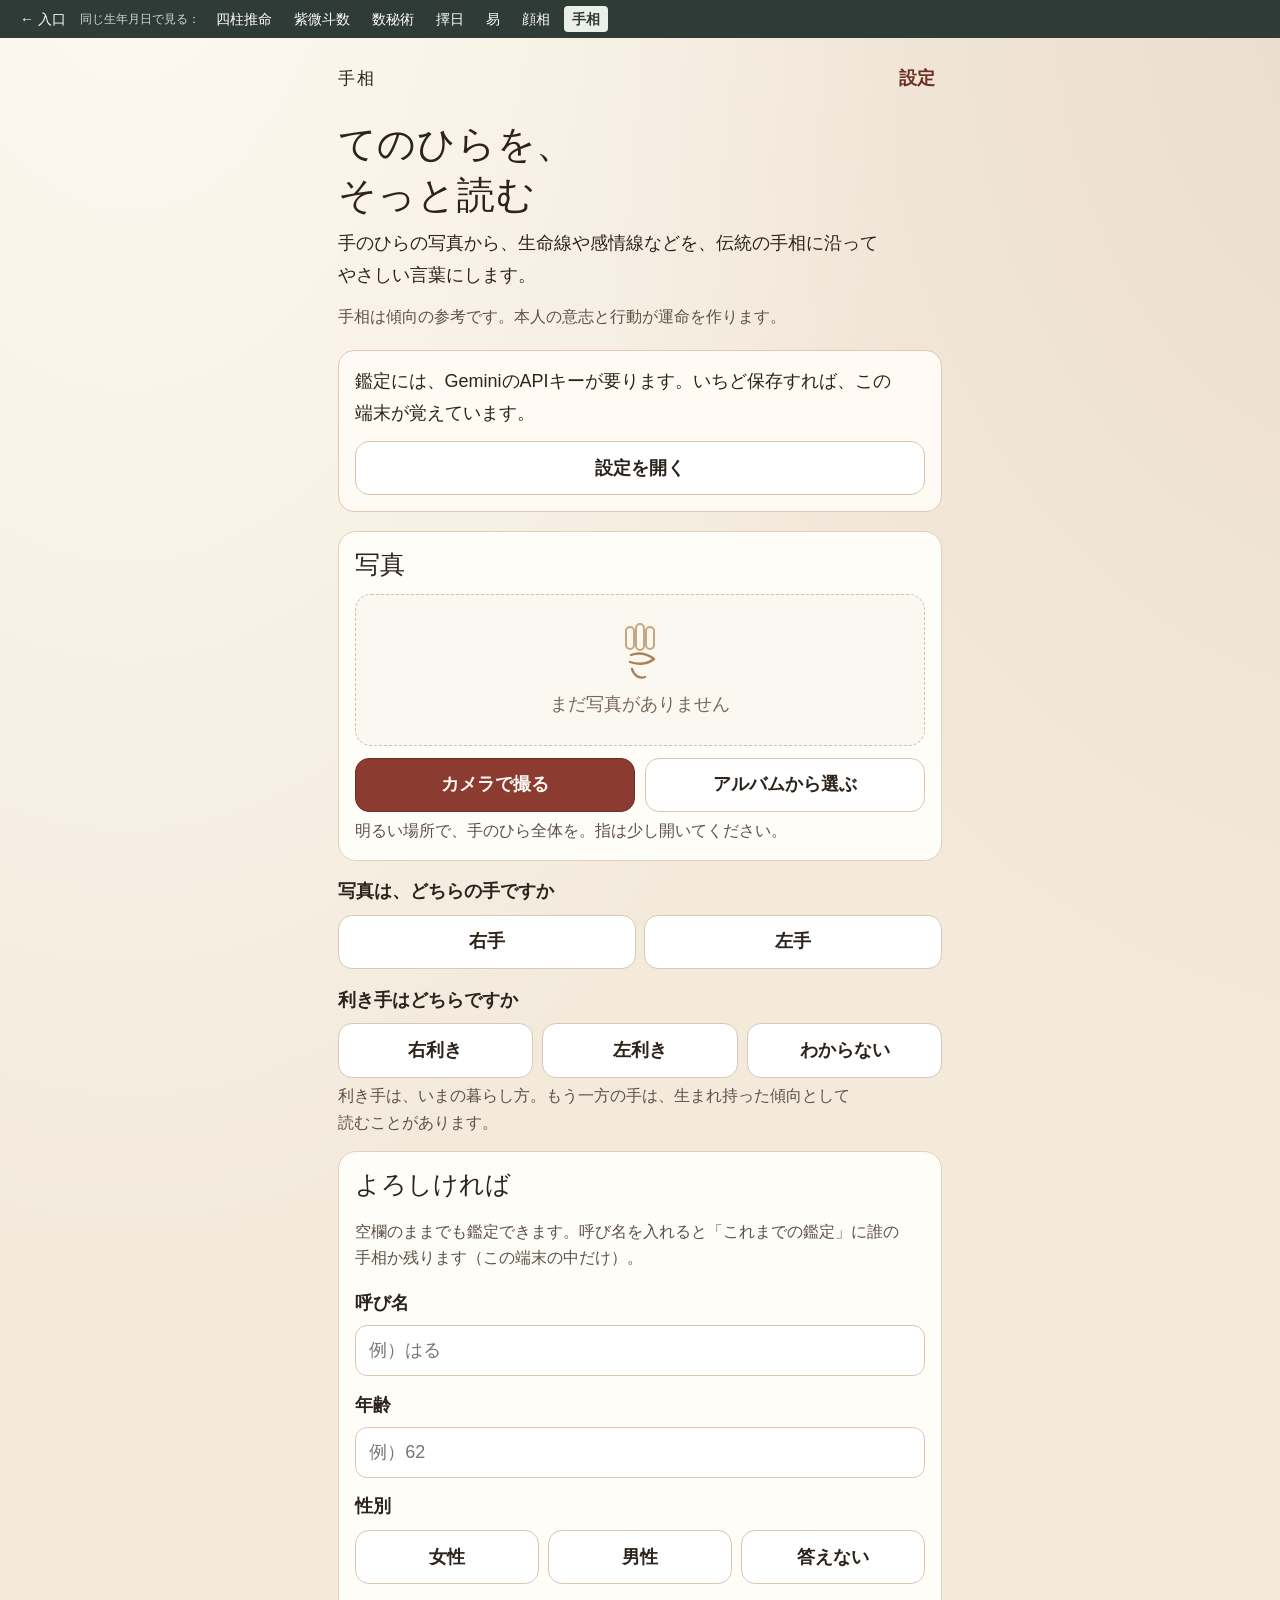
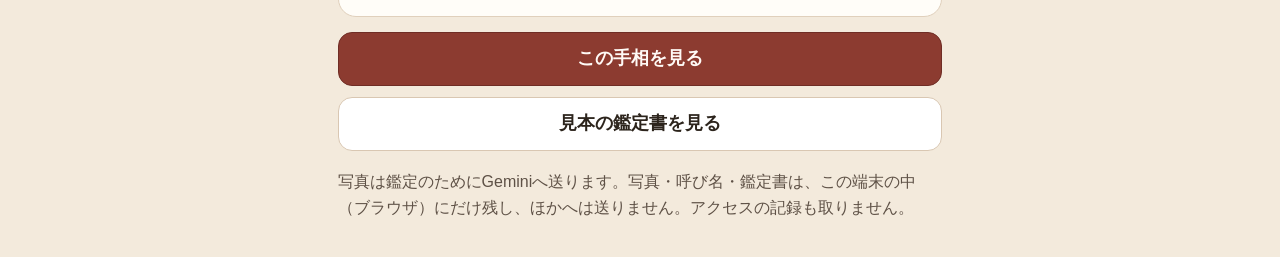
==== commit 7a21d2a2: "手相：写真と入力を残す・これまでの鑑定（呼び名つき） Co-Authored-By: Claude Opus 5.5 <noreply@anthropic.com> Claude-Session: h" ====
--- a/手相アプリ/index.html
+++ b/手相アプリ/index.html
@@ -250,6 +250,10 @@
     }
 
     .btn:disabled { opacity: 0.55; cursor: default; }
+    .history-row { display: flex; gap: 0.5rem; align-items: center; margin-top: 0.6rem; }
+    .history-open { flex: 1; display: flex; align-items: center; gap: 0.6rem; text-align: left; justify-content: flex-start; }
+    .history-thumb { width: 44px; height: 44px; object-fit: cover; border-radius: 6px; flex: none; }
+    .history-del { width: auto; flex: none; }
 
     .stack { display: grid; gap: 0.65rem; }
 
@@ -566,7 +570,7 @@
 
         <section class="card">
           <h2>よろしければ</h2>
-          <p class="quiet">空欄のままでも鑑定できます。名前は、この端末にも残しません。</p>
+          <p class="quiet">空欄のままでも鑑定できます。呼び名を入れると「これまでの鑑定」に誰の手相か残ります（この端末の中だけ）。</p>
           <label class="field">呼び名
             <input type="text" id="nameInput" name="name" maxlength="40" autocomplete="nickname" placeholder="例）はる">
           </label>
@@ -591,7 +595,13 @@
         </div>
       </form>
 
-      <p class="hint" style="margin-top: 1.1rem">写真は鑑定のためにGeminiへ送るだけで、このアプリには保存しません。アクセスの記録も取りません。</p>
+      <section class="card" id="historyCard" style="margin-top: 1.2rem" hidden>
+        <h2>これまでの鑑定</h2>
+        <p class="quiet">この端末の中だけに残しています。押すと鑑定書を開きます。</p>
+        <div id="historyList"></div>
+      </section>
+
+      <p class="hint" style="margin-top: 1.1rem">写真は鑑定のためにGeminiへ送ります。写真・呼び名・鑑定書は、この端末の中（ブラウザ）にだけ残し、ほかへは送りません。アクセスの記録も取りません。</p>
     </main>
 
     <main id="screen-settings" hidden>
@@ -1551,6 +1561,7 @@
           note += " 少し小さいかもしれません。手のひらが大きく写ったものが向いています。";
         }
         $("photoMeta").textContent = note;
+        saveDraft();
       } catch (error) {
         state.photo = null;
         $("photoPreview").hidden = true;
@@ -1659,13 +1670,15 @@
       startLoading();
       try {
         var reading = await requestReading(state.photo, profile);
+        var when = new Date();
         renderReading({
           reading: reading,
           profile: profile,
           photoUrl: state.photo.dataUrl,
           sample: false,
-          date: new Date()
+          date: when
         });
+        addHistory({ reading: reading, profile: profile, photoUrl: state.photo.dataUrl, date: when.getTime() });
       } catch (error) {
         if (error && error.code === "cancelled") return;
         if (error && error.info) failReading(error.info);
@@ -1717,8 +1730,109 @@
       $("photoMeta").textContent = "明るい場所で、手のひら全体を。指は少し開いてください。";
       setMessage("formError", "");
       setMessage("photoError", "");
+      clearDraft();
       show("home");
     });
+
+    // ===== 写真と入力を残す（下書き）・これまでの鑑定（2026-11-25 みこ追加） =====
+    // ほかの画面・ほかの占いへ行っても、写真と入力が消えないように、この端末の IndexedDB に残す。
+    // 「はじめから」で下書きは消える。鑑定できたものは「これまでの鑑定」に呼び名つきで残る。
+    var DB_NAME = "tesou_app", DB_VER = 1;
+    function openDb() {
+      return new Promise(function (resolve, reject) {
+        if (!window.indexedDB) { reject(new Error("no idb")); return; }
+        var r = indexedDB.open(DB_NAME, DB_VER);
+        r.onupgradeneeded = function () {
+          var db = r.result;
+          if (!db.objectStoreNames.contains("draft")) db.createObjectStore("draft");
+          if (!db.objectStoreNames.contains("history")) db.createObjectStore("history", { keyPath: "id", autoIncrement: true });
+        };
+        r.onsuccess = function () { resolve(r.result); };
+        r.onerror = function () { reject(r.error); };
+      });
+    }
+    function idb(store, mode, fn) {
+      return openDb().then(function (db) {
+        return new Promise(function (resolve, reject) {
+          var tx = db.transaction(store, mode);
+          var req = fn(tx.objectStore(store));
+          tx.oncomplete = function () { resolve(req && req.result); };
+          tx.onerror = function () { reject(tx.error); };
+        });
+      });
+    }
+    function saveDraft() {
+      var p = readProfile();
+      var d = { photo: state.photo, name: p.name, age: $("ageInput").value, gender: p.gender, hand: p.hand, dominant: p.dominant };
+      idb("draft", "readwrite", function (st) { return st.put(d, "cur"); }).catch(function () {});
+    }
+    function clearDraft() {
+      idb("draft", "readwrite", function (st) { return st.delete("cur"); }).catch(function () {});
+    }
+    function setRadio(name, value) {
+      if (!value) return;
+      var r = document.querySelector("input[name='" + name + "'][value='" + value + "']");
+      if (r) r.checked = true;
+    }
+    function restoreDraft() {
+      return idb("draft", "readonly", function (st) { return st.get("cur"); }).then(function (d) {
+        if (!d) return;
+        if (d.photo && d.photo.dataUrl && !state.photo) {
+          state.photo = d.photo;
+          $("photoEmpty").hidden = true;
+          $("photoPreview").hidden = false;
+          $("photoPreview").src = d.photo.dataUrl;
+          $("photoMeta").textContent = "前に選んだ写真を残してあります。別の写真にする時は、撮り直すか選び直してください。";
+        }
+        // 入口から渡された名前などがあれば、そちらを優先する（空欄の所だけ戻す）
+        if (d.name && !$("nameInput").value) $("nameInput").value = d.name;
+        if (d.age && !$("ageInput").value) $("ageInput").value = d.age;
+        if (!selectedValue("gender")) setRadio("gender", d.gender);
+        if (!selectedValue("hand")) setRadio("hand", d.hand);
+        if (!selectedValue("dominant")) setRadio("dominant", d.dominant);
+        syncChoices();
+      }).catch(function () {});
+    }
+    function addHistory(item) {
+      idb("history", "readwrite", function (st) { return st.add(item); })
+        .then(renderHistory).catch(function () {});
+    }
+    function renderHistory() {
+      return idb("history", "readonly", function (st) { return st.getAll(); }).then(function (rows) {
+        rows = (rows || []).sort(function (a, b) { return b.date - a.date; });
+        var list = $("historyList");
+        list.textContent = "";
+        $("historyCard").hidden = rows.length === 0;
+        rows.forEach(function (h) {
+          var row = el("div", "history-row");
+          var who = (h.profile && h.profile.name) ? h.profile.name + "さん" : "（呼び名なし）";
+          var open = el("button", "btn btn-secondary history-open");
+          open.type = "button";
+          if (h.photoUrl) {
+            var im = document.createElement("img");
+            im.src = h.photoUrl; im.alt = ""; im.className = "history-thumb";
+            open.appendChild(im);
+          }
+          open.appendChild(el("span", "", who + "・" + ((h.profile && h.profile.hand) || "") + "　" + japaneseDate(new Date(h.date))));
+          open.addEventListener("click", function () {
+            renderReading({ reading: h.reading, profile: h.profile, photoUrl: h.photoUrl, sample: false, date: new Date(h.date) });
+          });
+          var del = el("button", "btn btn-ghost history-del", "消す");
+          del.type = "button";
+          del.addEventListener("click", function () {
+            if (del.dataset.armed !== "1") { del.dataset.armed = "1"; del.textContent = "本当に消す"; return; }
+            idb("history", "readwrite", function (st) { return st.delete(h.id); }).then(renderHistory).catch(function () {});
+          });
+          row.appendChild(open);
+          row.appendChild(del);
+          list.appendChild(row);
+        });
+      }).catch(function () {});
+    }
+    ["nameInput", "ageInput"].forEach(function (id) { $(id).addEventListener("input", saveDraft); });
+    document.querySelectorAll("#readForm input[type='radio']").forEach(function (r) { r.addEventListener("change", saveDraft); });
+    // 入口から名前などが入るのを待ってから戻す
+    setTimeout(function () { restoreDraft(); renderHistory(); }, 300);
 
     refreshKeyBanner();
     syncChoices();
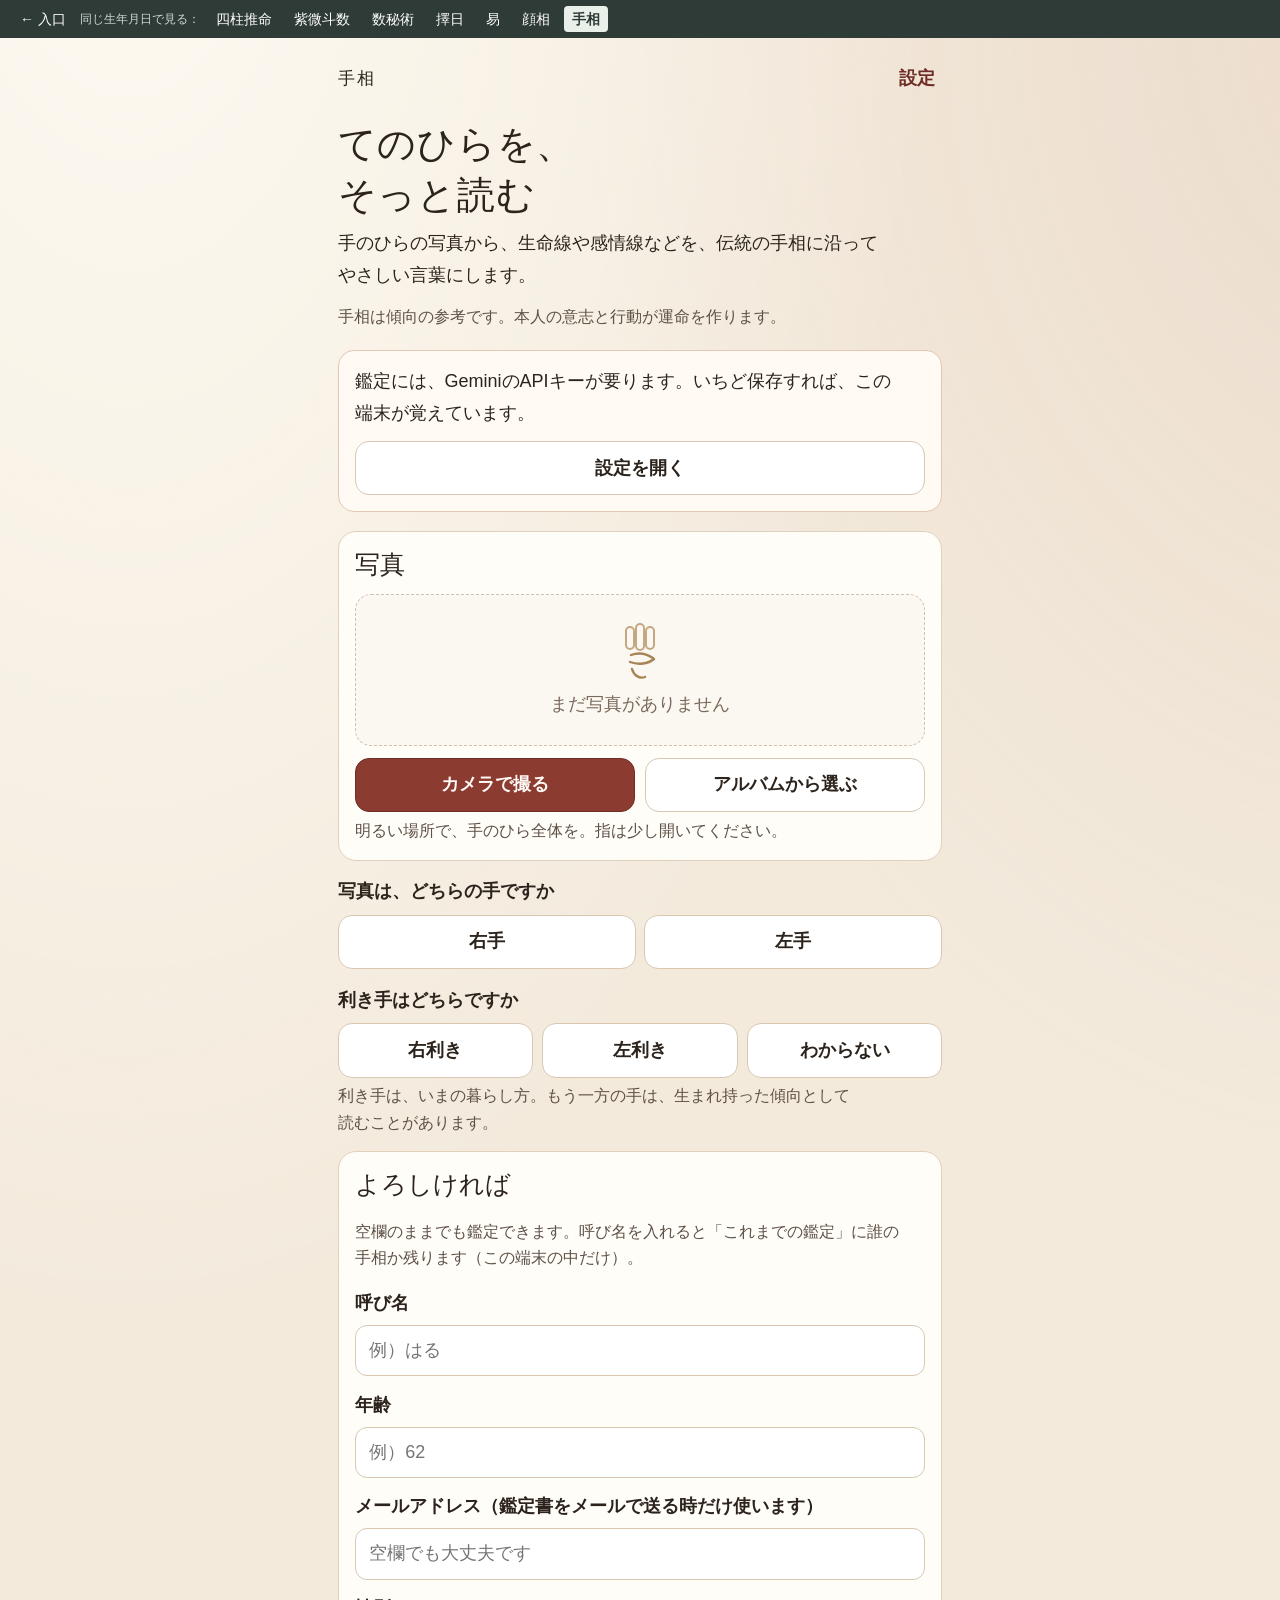
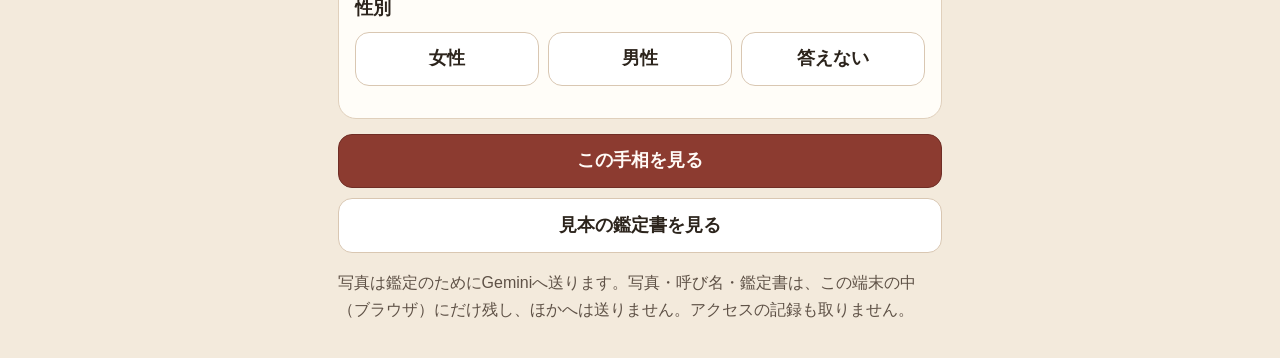
==== commit ea410762: "手相：線の位置を専用のお願いで調べ直す・鑑定書を画像で保存/共有・メールで送る Co-Authored-By: Claude Fable 5.2 <noreply@anthropic.com> Cla" ====
--- a/手相アプリ/index.html
+++ b/手相アプリ/index.html
@@ -149,6 +149,7 @@
 
     input[type="text"],
     input[type="password"],
+    input[type="email"],
     input[type="url"] {
       display: block;
       width: 100%;
@@ -390,13 +391,113 @@
       font-size: 1.08rem;
     }
 
+    /* 写真は読み進めても画面の上に留まる。線の説明を押すと、写真にその線を重ねる（2026-11-27 みこ追加） */
+    .palm-figure {
+      margin: 0;
+      text-align: center;
+    }
+
+    .palm-stage {
+      position: relative;
+      display: inline-block;
+      max-width: 100%;
+      line-height: 0;
+      vertical-align: top;
+    }
+
     .palm-photo {
-      width: 100%;
+      display: block;
+      width: auto;
+      height: auto;
+      max-width: 100%;
       max-height: 28rem;
-      object-fit: contain;
       background: #f6efe6;
       border-radius: 12px;
       border: 1px solid var(--line);
+    }
+
+    .palm-overlay {
+      position: absolute;
+      left: 0;
+      top: 0;
+      width: 100%;
+      height: 100%;
+      pointer-events: none;
+    }
+
+    .palm-overlay polyline {
+      fill: none;
+      stroke-linecap: round;
+      stroke-linejoin: round;
+      vector-effect: non-scaling-stroke;
+    }
+
+    .palm-overlay .halo { stroke: #ffffff; stroke-width: 9; opacity: 0.9; }
+    .palm-overlay .mark { stroke: #e0261c; stroke-width: 4.5; }
+
+    .palm-tag {
+      position: absolute;
+      transform: translate(-50%, -135%);
+      padding: 0.15rem 0.55rem;
+      border-radius: 999px;
+      background: #e0261c;
+      color: #fff;
+      font-size: 0.95rem;
+      font-weight: 700;
+      line-height: 1.5;
+      white-space: nowrap;
+      pointer-events: none;
+      box-shadow: 0 1px 4px rgba(0, 0, 0, 0.35);
+    }
+
+    .palm-figure figcaption.is-on {
+      color: var(--ink);
+      font-weight: 650;
+    }
+
+    .line-card.can-pick { cursor: pointer; }
+
+    .line-card.is-picked {
+      background: #fdf3ee;
+      border-top-color: #e0261c;
+    }
+
+    .line-card.is-picked h3 { color: #c21f16; }
+
+    .pick-btn {
+      margin: 0.55rem 0 0;
+      padding: 0.45rem 0.9rem;
+      border: 1px solid #d9b9a8;
+      border-radius: 999px;
+      background: #fff;
+      color: var(--shu-deep);
+      font: inherit;
+      font-size: 0.98rem;
+      font-weight: 650;
+      cursor: pointer;
+    }
+
+    .line-card.is-picked .pick-btn {
+      background: #e0261c;
+      border-color: #e0261c;
+      color: #fff;
+    }
+
+    @media screen {
+      .palm-figure {
+        position: sticky;
+        top: 0;
+        z-index: 5;
+        padding: 0.45rem 0 0.3rem;
+        background: var(--card);
+        border-bottom: 1px solid var(--line);
+      }
+      .palm-photo { max-height: 38vh; }
+      .palm-figure figcaption { margin-top: 0.25rem; font-size: 0.92rem; }
+    }
+
+    @media print {
+      .pick-btn { display: none !important; }
     }
 
     figcaption {
@@ -577,6 +678,9 @@
           <label class="field">年齢
             <input type="text" id="ageInput" name="age" inputmode="numeric" maxlength="3" autocomplete="off" placeholder="例）62">
           </label>
+          <label class="field">メールアドレス（鑑定書をメールで送る時だけ使います）
+            <input type="email" id="emailInput" name="email" maxlength="120" autocomplete="off" autocapitalize="off" spellcheck="false" placeholder="空欄でも大丈夫です">
+          </label>
           <fieldset>
             <legend>性別</legend>
             <div class="choices">
@@ -621,6 +725,17 @@
           <input type="text" id="modelInput" autocomplete="off" spellcheck="false">
         </label>
         <p class="hint">通常は、このままで大丈夫です。うまくいかないときだけ変えてください。空にして保存すると、最初の名前に戻ります。</p>
+        <label class="field" for="modelSelect">一覧から選ぶ
+          <select id="modelSelect" style="width: 100%; font-size: 16px; padding: 0.5rem;">
+            <option value="">（選ぶと上の欄に入ります）</option>
+            <option value="gemini-2.5-flash">gemini-2.5-flash（ふつう・速い）</option>
+            <option value="gemini-2.5-flash-lite">gemini-2.5-flash-lite（軽い・混みにくい）</option>
+            <option value="gemini-2.5-pro">gemini-2.5-pro（くわしい・遅い）</option>
+            <option value="gemini-flash-latest">gemini-flash-latest（最新のflash）</option>
+          </select>
+        </label>
+        <p><button type="button" class="btn btn-secondary" id="listModels">このキーで使えるモデルを調べる</button></p>
+        <p class="hint">キーを入れてから押すと、Google に聞いて、いま使えるモデルを一覧に並べます。混み合って動かない時は、別のモデルを選んで「保存する」を押してください。</p>
         <p><button type="button" class="btn btn-ghost" id="resetModel">最初のモデル名に戻す</button></p>
 
         <div class="stack">
@@ -652,8 +767,16 @@
         <article class="sheet" id="resultSheet"></article>
       </div>
       <div class="stack actions no-print">
-        <button type="button" class="btn btn-primary" id="printBtn">鑑定書を保存・印刷</button>
-        <p class="hint">開いた画面で「PDFに保存」または「プリント」を選ぶと、手元に残せます。</p>
+        <button type="button" class="btn btn-primary" id="shareBtn">鑑定書を画像で保存・共有</button>
+        <p class="hint">鑑定書を1枚の画像にします。開いた一覧で「画像を保存」「メール」「LINE」などを選べます。</p>
+        <div class="message" id="shareStatus" hidden></div>
+        <label class="field">送り先のメールアドレス
+          <input type="email" id="mailTo" maxlength="120" autocomplete="off" autocapitalize="off" spellcheck="false" placeholder="例）name@example.com">
+        </label>
+        <button type="button" class="btn btn-secondary" id="mailBtn">鑑定書をメールで送る（文章）</button>
+        <p class="hint">メールのアプリが開き、宛先と鑑定の文章が入ります。送信はご自身で押してください。写真は付きません。写真も送りたい時は、上の「画像で保存・共有」からメールを選んでください。</p>
+        <div class="message" id="mailStatus" hidden></div>
+        <button type="button" class="btn btn-secondary" id="printBtn">印刷する（パソコン向け）</button>
         <button type="button" class="btn btn-secondary" id="restartBtn">はじめから</button>
       </div>
     </main>
@@ -689,9 +812,21 @@
         visible: { type: "boolean", description: "この写真で、その線としてはっきり見えるか" },
         seen: { type: "string", description: "長さ・深さ・形・分岐・位置。見えないときはその旨だけ" },
         meaning: { type: "string", description: "伝統的な意味。見えない、または手のひらでないときは空文字" },
-        reading: { type: "string", description: "やさしい読み。見えない、または手のひらでないときは空文字" }
+        reading: { type: "string", description: "やさしい読み。見えない、または手のひらでないときは空文字" },
+        path: {
+          type: "array",
+          description: "写真の上で、その線が通っている位置。線の始まりから終わりまで、線に沿って順に4〜8点。x は写真の左端が0・右端が1000、y は写真の上端が0・下端が1000。見えない、または手のひらでないときは空配列",
+          items: {
+            type: "object",
+            properties: {
+              x: { type: "integer" },
+              y: { type: "integer" }
+            },
+            required: ["x", "y"]
+          }
+        }
       },
-      required: ["visible", "seen", "meaning", "reading"]
+      required: ["visible", "seen", "meaning", "reading", "path"]
     };
 
     var RESPONSE_SCHEMA = {
@@ -802,6 +937,7 @@
         "- 結婚や離別の時期、相手の人数、金額、失職などを断定しない。結婚線は縁の傾向であり、時期を当てる線として扱わない。",
         "- 脅すような言葉や、過度な賞賛は避ける。丁寧語で、60代の方にも読みやすい長さにする。",
         "- 対象の線は、生命線、知能線（頭脳線）、感情線、運命線、太陽線、結婚線、財運線。ほくろ、島、十字、スター、切れ目など、はっきり見える印だけを marks に入れる。無ければ空配列。",
+        "- 見える線には path を付ける。写真の上でその線が実際に通っている所を、始まりから終わりまで線に沿って順に4〜8点で示す。x は写真の左端が0・右端が1000、y は写真の上端が0・下端が1000（写真全体に対する位置で、手のひらに対する位置ではない）。曲がっている線は、曲がりが分かるように点を置く。一般的な手相の図の位置ではなく、この写真で見えている線そのものをなぞる。見えない線の path は空配列にする。",
         "- 手の形は、写真で分かる範囲（方形・長方形・円形、指の印象など）だけを handShape に書く。",
         "- 呼び名があるときは、summary か advice で自然に一度だけ使う。",
         "- disclaimer は次の一文そのものにする: " + DISCLAIMER
@@ -901,13 +1037,32 @@
       return String(value).trim();
     }
 
+    // 線の位置（0〜1000）。数字でない点は捨て、2点に満たなければ「位置なし」にする。
+    function asPath(value) {
+      if (!Array.isArray(value)) return [];
+      var points = [];
+      value.slice(0, 12).forEach(function (p) {
+        if (!p) return;
+        var x = Number(Array.isArray(p) ? p[0] : p.x);
+        var y = Number(Array.isArray(p) ? p[1] : p.y);
+        if (!isFinite(x) || !isFinite(y)) return;
+        points.push({
+          x: Math.max(0, Math.min(1000, Math.round(x))),
+          y: Math.max(0, Math.min(1000, Math.round(y)))
+        });
+      });
+      return points.length >= 2 ? points : [];
+    }
+
     function asLine(value) {
       var line = value || {};
+      var visible = line.visible === true || line.visible === "true";
       return {
-        visible: line.visible === true || line.visible === "true",
+        visible: visible,
         seen: asText(line.seen),
         meaning: asText(line.meaning),
-        reading: asText(line.reading)
+        reading: asText(line.reading),
+        path: visible ? asPath(line.path) : []
       };
     }
 
@@ -1132,7 +1287,7 @@
 
     function samplePalmDataUrl() {
       var svg = [
-        "<svg xmlns='http://www.w3.org/2000/svg' viewBox='0 0 640 860'>",
+        "<svg xmlns='http://www.w3.org/2000/svg' viewBox='0 0 640 860' width='640' height='860'>",
         "<rect width='640' height='860' fill='#f4eadc'/>",
         "<g fill='#f4cbb8' stroke='#6b4a3a' stroke-width='8' stroke-linejoin='round'>",
         "<rect x='222' y='78' width='70' height='250' rx='34'/>",
@@ -1166,31 +1321,36 @@
           visible: true,
           seen: "親指の付け根を大きく回り、手首の方へゆるやかに続く、深めの一本です。途中で大きく切れてはいません。",
           meaning: "生命線は、体力の波や、生活のリズムの傾向として読まれます。長く深い線は、粘り強く回復する力のたとえです。",
-          reading: "急がず、自分のペースを守るほど力が続くタイプです。休みを後回しにしないことが、この線の読みとよく合います。"
+          reading: "急がず、自分のペースを守るほど力が続くタイプです。休みを後回しにしないことが、この線の読みとよく合います。",
+          path: [{ x: 391, y: 547 }, { x: 430, y: 600 }, { x: 468, y: 668 }, { x: 503, y: 740 }, { x: 541, y: 814 }]
         },
         headLine: {
           visible: true,
           seen: "人差し指と親指のあいだから始まり、手のひらの中ほどをほぼまっすぐに、少しだけ下がって伸びています。",
           meaning: "知能線（頭脳線）は、考え方や判断のくせを見る線とされます。まっすぐめの線は、現実を一つずつ確かめる考え方、が伝統的な読みです。",
-          reading: "思いつきで飛びつくより、筋道を見てから決める方です。わからないことを、わからないままにしておける落ち着きがあります。"
+          reading: "思いつきで飛びつくより、筋道を見てから決める方です。わからないことを、わからないままにしておける落ち着きがあります。",
+          path: [{ x: 419, y: 581 }, { x: 520, y: 602 }, { x: 630, y: 605 }, { x: 735, y: 585 }, { x: 828, y: 549 }]
         },
         heartLine: {
           visible: true,
           seen: "小指の下から始まり、人差し指の方へ弓なりに伸びています。枝は少なめです。",
           meaning: "感情線は、気持ちの置き方や人との距離のとり方として読まれます。弓なりの線は、気持ちを表に出しつつ、相手を思いやる形とされます。",
-          reading: "人を大切にされます。ただ、自分の気持ちを後回しにしすぎないほうが、縁が長続きしやすい読みです。"
+          reading: "人を大切にされます。ただ、自分の気持ちを後回しにしすぎないほうが、縁が長続きしやすい読みです。",
+          path: [{ x: 428, y: 500 }, { x: 530, y: 470 }, { x: 640, y: 460 }, { x: 735, y: 472 }, { x: 813, y: 509 }]
         },
         fateLine: {
           visible: true,
           seen: "手首の上方から中指の方へ、細く、ところどころ薄く伸びています。",
           meaning: "運命線は、仕事や社会との関わりの傾向とされます。薄い線は、一つの肩書きに縛られない歩みとして読まれることがあります。",
-          reading: "道は、誰かに決められるより、暮らしの中で少しずつ形になっていくタイプです。遅くても、ご自身で選んだ歩みは強い、という読みです。"
+          reading: "道は、誰かに決められるより、暮らしの中で少しずつ形になっていくタイプです。遅くても、ご自身で選んだ歩みは強い、という読みです。",
+          path: [{ x: 613, y: 544 }, { x: 622, y: 620 }, { x: 633, y: 715 }, { x: 647, y: 814 }]
         },
         sunLine: {
           visible: true,
           seen: "薬指の下に、短めの薄い線が一本見えます。",
           meaning: "太陽線は、喜びや、人から認められたときの充実と関係づけられます。",
-          reading: "大きな舞台より、身近な人に喜ばれることに陽が当たるタイプです。趣味や世話を、小さく続けてみてください。"
+          reading: "大きな舞台より、身近な人に喜ばれることに陽が当たるタイプです。趣味や世話を、小さく続けてみてください。",
+          path: [{ x: 672, y: 291 }, { x: 695, y: 330 }, { x: 669, y: 372 }]
         },
         marriageLine: {
           visible: true,
@@ -1285,6 +1445,7 @@
       if (age && (Number(age) < 1 || Number(age) > 120)) age = "";
       return {
         name: clean($("nameInput").value, 40),
+        email: clean($("emailInput").value, 120),
         age: age,
         gender: selectedValue("gender"),
         hand: selectedValue("hand"),
@@ -1305,6 +1466,516 @@
       if (className) node.className = className;
       if (text != null) node.textContent = text;
       return node;
+    }
+
+    // ===== 線の位置だけを調べる（2026-11-28 みこ追加） =====
+    // 鑑定の文と一緒に答えさせると、写真をよく見ずに「図ならこの辺」と置いてしまう。
+    // 位置だけを、よく考える設定で、別のお願いとして同時に送る。失敗したら鑑定のほうの位置を使う。
+    var POSITION_SCHEMA = (function () {
+      var points = {
+        type: "array",
+        items: {
+          type: "object",
+          properties: { y: { type: "integer" }, x: { type: "integer" } },
+          required: ["y", "x"]
+        }
+      };
+      var props = {
+        palmBox: {
+          type: "object",
+          description: "指を除いた手のひらの範囲",
+          properties: {
+            ymin: { type: "integer" }, xmin: { type: "integer" },
+            ymax: { type: "integer" }, xmax: { type: "integer" }
+          },
+          required: ["ymin", "xmin", "ymax", "xmax"]
+        }
+      };
+      var required = ["palmBox"];
+      LINE_FIELDS.forEach(function (field) {
+        props[field[0]] = points;
+        required.push(field[0]);
+      });
+      return { type: "object", properties: props, required: required };
+    })();
+
+    function positionThinkingFor(model) {
+      if (/^gemini-2\.5/.test(model)) return { thinkingBudget: 2048 };
+      if (/^gemini-[34]/.test(model)) return { thinkingLevel: "medium" };
+      return null;
+    }
+
+    function buildPositionPrompt(profile) {
+      return [
+        "添付の写真は、手のひら（" + (profile.hand || "手") + "）です。手相の線が、この写真のどこを通っているかだけを調べて、指定のJSONで返してください。文章の説明は要りません。",
+        "",
+        "【座標】写真全体に対する位置。y は上端が0・下端が1000、x は左端が0・右端が1000。",
+        "",
+        "【手順】",
+        "1. まず palmBox に、指を除いた手のひらの範囲（指の付け根から手首まで）を入れる。",
+        "2. 次に、それぞれの線について、写真に実際に写っている皺（しわ）そのものを、始まりから終わりまで順になぞり、6〜12点を置く。曲がっている所には点を多めに置き、曲がりが分かるようにする。",
+        "",
+        "【大事なこと】",
+        "- 手相の教科書の図の位置に線を置かない。必ず、この写真で見えている皺の上に点を置く。点を置く前に、その場所に本当に皺が写っているかを確かめる。",
+        "- まっすぐな線で済ませない。皺の曲がりに合わせる。",
+        "- はっきり見えない線は、空配列にする。推測で置かない。",
+        "- 指の付け根の横皺や、指の関節の皺は、手相の線ではない。",
+        "",
+        "【線の見つけ方】",
+        "- lifeLine（生命線）: 親指と人差し指のあいだの縁から始まり、親指の付け根のふくらみを大きく囲むように弧を描いて、手首の方へ下る皺。",
+        "- headLine（知能線）: 生命線の始まりの近くから出て、手のひらの中ほどを小指側へ横切る皺。",
+        "- heartLine（感情線）: 小指側の手の縁から始まり、人差し指や中指の付け根の方へ伸びる、いちばん上の大きな横の皺。指の付け根の皺よりは下（手首寄り）にある。",
+        "- fateLine（運命線）: 手首の側から中指の付け根へ向かって上る、縦の皺。",
+        "- sunLine（太陽線）: 薬指の付け根の下にある、縦の皺。",
+        "- marriageLine（結婚線）: 小指の付け根と感情線のあいだ、小指側の手の縁にある短い横の皺。",
+        "- moneyLine（財運線）: 小指の付け根の下にある、縦の皺。"
+      ].join("\n");
+    }
+
+    function normalizePositions(raw) {
+      if (!raw || typeof raw !== "object") return null;
+      var box = raw.palmBox || {};
+      var nums = ["ymin", "xmin", "ymax", "xmax"].map(function (k) { return Number(box[k]); });
+      var valid = nums.every(isFinite) && nums[2] - nums[0] > 100 && nums[3] - nums[1] > 100;
+      var out = { palmBox: valid ? { ymin: nums[0], xmin: nums[1], ymax: nums[2], xmax: nums[3] } : null, lines: {} };
+      LINE_FIELDS.forEach(function (field) {
+        out.lines[field[0]] = asPath(raw[field[0]]);
+      });
+      return out;
+    }
+
+    // 鑑定で「見える」とした線だけ、調べ直した位置に置き換える。手のひらの外に出た線は使わない。
+    function mergePositions(reading, positions) {
+      if (!positions || !positions.lines) return reading;
+      var box = positions.palmBox;
+      LINE_FIELDS.forEach(function (field) {
+        var line = reading[field[0]];
+        var path = positions.lines[field[0]];
+        if (!line || !line.visible || !path || path.length < 2) return;
+        if (box) {
+          var padY = (box.ymax - box.ymin) * 0.1;
+          var padX = (box.xmax - box.xmin) * 0.1;
+          var outside = path.filter(function (p) {
+            return p.y < box.ymin - padY || p.y > box.ymax + padY || p.x < box.xmin - padX || p.x > box.xmax + padX;
+          }).length;
+          if (outside * 2 > path.length) return;
+        }
+        line.path = path;
+      });
+      return reading;
+    }
+
+    function waitMs(ms) {
+      return new Promise(function (resolve) { setTimeout(function () { resolve(null); }, ms); });
+    }
+
+    async function requestPositions(photo, profile) {
+      var model = currentModel();
+      // よく考える設定が通らないモデル（400）の時だけ、鑑定と同じ設定でもう一度送る。
+      var tries = [positionThinkingFor(model), thinkingConfigFor(model)];
+      for (var i = 0; i < tries.length; i++) {
+        var generationConfig = {
+          temperature: 0.2,
+          maxOutputTokens: 8192,
+          responseFormat: { text: { mimeType: "APPLICATION_JSON", schema: POSITION_SCHEMA } }
+        };
+        if (tries[i]) generationConfig.thinkingConfig = tries[i];
+        var controller = new AbortController();
+        var timer = setTimeout(controller.abort.bind(controller), 75000);
+        try {
+          var response = await fetch(API_ORIGIN + encodeURIComponent(model) + ":generateContent", {
+            method: "POST",
+            headers: { "Content-Type": "application/json", "x-goog-api-key": readStoredKey() },
+            body: JSON.stringify({
+              contents: [{
+                parts: [
+                  { text: buildPositionPrompt(profile) },
+                  { inline_data: { mime_type: photo.mimeType || "image/jpeg", data: photo.base64 } }
+                ]
+              }],
+              generationConfig: generationConfig
+            }),
+            signal: controller.signal
+          });
+          if (response.status === 400 && i === 0) continue;
+          if (!response.ok) return null;
+          return normalizePositions(parseModelJson(extractModelText(await response.json())));
+        } finally {
+          clearTimeout(timer);
+        }
+      }
+      return null;
+    }
+
+    // ===== 鑑定書を画像にする・メールで送る（2026-11-28 みこ追加） =====
+    // iPhone のホーム画面から開いた時は「印刷」の画面が出ないので、鑑定書を1枚の画像にして共有の一覧へ渡す。
+    var LINE_COLORS = ["#e0261c", "#1f6fd1", "#16864a", "#b0531a", "#8a3fc0", "#d1277f", "#0f8a8a"];
+
+    function whoText(view) {
+      var bits = [];
+      bits.push(view.sample ? "見本" : (view.profile.name || "名前記入なし"));
+      if (!view.sample && view.profile.age) bits.push(view.profile.age + "歳");
+      if (!view.sample && view.profile.gender && view.profile.gender !== "答えない") bits.push(view.profile.gender);
+      bits.push(view.profile.hand);
+      bits.push("利き手は" + view.profile.dominant);
+      return bits.join("　");
+    }
+
+    // 鑑定書の中身を、見出しと文の並びにする（画像とメールの両方で使う）。
+    function readingBlocks(view) {
+      var r = view.reading;
+      var out = [];
+      function add(kind, text) {
+        String(text || "").split(/\n+/).forEach(function (part) {
+          var trimmed = part.trim();
+          if (trimmed) out.push({ kind: kind, text: trimmed });
+        });
+      }
+      if (view.sample) add("note", "これは見本です。イラストをもとにした、読み方の例です。");
+      if (!r.isPalm) {
+        add("h2", "もう一度、撮ってみてください");
+        add("p", r.retakeMessage || "手のひらとしてはっきり見えませんでした。明るい場所で、もう一度お願いします。");
+        add("note", DISCLAIMER);
+        return out;
+      }
+      add("h2", "総評");
+      add("p", r.summary);
+      add("h2", "手の形");
+      add("label", "見えたこと");
+      add("p", r.handShape.seen);
+      if (r.handShape.meaning) { add("label", "伝統的な意味"); add("p", r.handShape.meaning); }
+      if (r.handShape.reading) { add("label", "読み"); add("p", r.handShape.reading); }
+      add("h2", "線");
+      LINE_FIELDS.forEach(function (field) {
+        var line = r[field[0]];
+        add("h3", field[1]);
+        if (!line || !line.visible) {
+          add("p", line && line.seen ? line.seen : "この写真では、はっきり見えませんでした。");
+          return;
+        }
+        add("label", "見えたこと");
+        add("p", line.seen || "写真から分かる範囲で見ています。");
+        if (line.meaning) { add("label", "伝統的な意味"); add("p", line.meaning); }
+        if (line.reading) { add("label", "読み"); add("p", line.reading); }
+      });
+      if (r.marks.length) {
+        add("h2", "気になった印");
+        r.marks.forEach(function (mark) {
+          add("h3", mark.name || "印");
+          add("p", mark.seen);
+          if (mark.reading) { add("label", "読み"); add("p", mark.reading); }
+        });
+      }
+      add("h2", "性格");
+      add("p", r.personality);
+      add("h2", "仕事・お金");
+      add("p", r.workMoney);
+      add("h2", "人間関係・恋愛");
+      add("p", r.relationships);
+      add("h2", "健康の傾向");
+      add("note", "病気の診断ではありません。気になるときは、医療機関にご相談ください。");
+      add("p", r.healthTendency);
+      add("h2", "これからへの言葉");
+      add("p", r.advice);
+      add("note", DISCLAIMER);
+      return out;
+    }
+
+    function buildSheetText(view) {
+      var lines = ["手相 鑑定書", japaneseDate(view.date || new Date()), whoText(view)];
+      readingBlocks(view).forEach(function (block) {
+        if (block.kind === "h2") lines.push("", "■ " + block.text);
+        else if (block.kind === "h3") lines.push("", "◆ " + block.text);
+        else if (block.kind === "label") lines.push("【" + block.text + "】");
+        else if (block.kind === "note") lines.push("※ " + block.text);
+        else lines.push(block.text);
+      });
+      return lines.join("\n");
+    }
+
+    function wrapCanvasText(ctx, text, maxWidth) {
+      var lines = [];
+      var line = "";
+      var noStart = "、。，．）」』】！？ー…々";
+      Array.from(String(text)).forEach(function (ch) {
+        var test = line + ch;
+        if (line && ctx.measureText(test).width > maxWidth && noStart.indexOf(ch) === -1) {
+          lines.push(line);
+          line = ch;
+        } else {
+          line = test;
+        }
+      });
+      if (line) lines.push(line);
+      return lines;
+    }
+
+    async function buildSheetImage(view) {
+      var img = await loadImage(view.photoUrl);
+      var W = 1080, M = 72, CW = W - M * 2;
+      var SERIF = "\"Hiragino Mincho ProN\", \"Yu Mincho\", YuMincho, \"Noto Serif JP\", serif";
+      var SANS = "\"Hiragino Sans\", \"Hiragino Kaku Gothic ProN\", \"Yu Gothic\", YuGothic, \"Noto Sans JP\", sans-serif";
+      var STYLES = {
+        kicker: { font: "700 30px " + SANS, color: "#6f2d25", lh: 44, before: 0, after: 0, center: true },
+        h1: { font: "500 68px " + SERIF, color: "#2c241c", lh: 92, before: 0, after: 4, center: true },
+        date: { font: "400 30px " + SANS, color: "#5e5146", lh: 46, before: 0, after: 0, center: true },
+        who: { font: "400 32px " + SANS, color: "#2c241c", lh: 50, before: 12, after: 0, center: true },
+        h2: { font: "500 46px " + SERIF, color: "#2c241c", lh: 64, before: 44, after: 6, rule: true },
+        h3: { font: "500 40px " + SERIF, color: "#2c241c", lh: 56, before: 30, after: 0 },
+        label: { font: "700 27px " + SANS, color: "#6f2d25", lh: 42, before: 12, after: 0 },
+        p: { font: "400 31px " + SANS, color: "#2c241c", lh: 54, before: 0, after: 8 },
+        note: { font: "400 27px " + SANS, color: "#7a6a5c", lh: 44, before: 6, after: 8 }
+      };
+      var probe = document.createElement("canvas").getContext("2d");
+      var ops = [];
+      var y = 96;
+      function put(kind, text) {
+        var style = STYLES[kind];
+        probe.font = style.font;
+        y += style.before;
+        wrapCanvasText(probe, text, CW).forEach(function (line) {
+          y += style.lh;
+          ops.push({ font: style.font, color: style.color, text: line, x: style.center ? W / 2 : M, y: y - style.lh * 0.3, center: !!style.center });
+        });
+        y += style.after;
+        if (style.rule) {
+          ops.push({ rule: true, y: y });
+          y += 10;
+        }
+      }
+      put("kicker", "手相");
+      put("h1", "鑑定書");
+      put("date", japaneseDate(view.date || new Date()));
+      put("who", whoText(view));
+      y += 34;
+      var iw = img.naturalWidth || img.width || 640;
+      var ih = img.naturalHeight || img.height || 860;
+      var scale = Math.min(CW / iw, 1150 / ih);
+      var pw = Math.round(iw * scale), ph = Math.round(ih * scale);
+      var px = Math.round((W - pw) / 2), py = y;
+      y += ph + 20;
+      readingBlocks(view).forEach(function (block) { put(block.kind, block.text); });
+      y += 84;
+      var H = y;
+      // 端末が扱える大きさを超えないよう、長すぎる時は全体を縮める。
+      var shrink = Math.min(1, 14000 / H);
+      var canvas = document.createElement("canvas");
+      canvas.width = Math.round(W * shrink);
+      canvas.height = Math.round(H * shrink);
+      var ctx = canvas.getContext("2d");
+      ctx.scale(shrink, shrink);
+      ctx.fillStyle = "#fffdf8";
+      ctx.fillRect(0, 0, W, H);
+      ctx.strokeStyle = "#c4a882";
+      ctx.lineWidth = 2;
+      ctx.strokeRect(22, 22, W - 44, H - 44);
+      ctx.strokeRect(32, 32, W - 64, H - 64);
+      ctx.textBaseline = "alphabetic";
+      ops.forEach(function (op) {
+        if (op.rule) {
+          ctx.strokeStyle = "#e0d0bc";
+          ctx.lineWidth = 2;
+          ctx.beginPath();
+          ctx.moveTo(M, op.y);
+          ctx.lineTo(W - M, op.y);
+          ctx.stroke();
+          return;
+        }
+        ctx.font = op.font;
+        ctx.fillStyle = op.color;
+        ctx.textAlign = op.center ? "center" : "left";
+        ctx.fillText(op.text, op.x, op.y);
+      });
+      ctx.drawImage(img, px, py, pw, ph);
+      // 写真に、見えた線を色分けして重ねる。
+      if (view.reading.isPalm) {
+        var tags = [];
+        LINE_FIELDS.forEach(function (field, index) {
+          var line = view.reading[field[0]];
+          if (!line || !line.visible || !line.path || line.path.length < 2) return;
+          var color = LINE_COLORS[index % LINE_COLORS.length];
+          [["#ffffff", 13], [color, 7]].forEach(function (pass) {
+            ctx.strokeStyle = pass[0];
+            ctx.lineWidth = pass[1];
+            ctx.lineCap = "round";
+            ctx.lineJoin = "round";
+            ctx.beginPath();
+            line.path.forEach(function (p, i) {
+              var cx = px + p.x / 1000 * pw, cy = py + p.y / 1000 * ph;
+              if (i === 0) ctx.moveTo(cx, cy); else ctx.lineTo(cx, cy);
+            });
+            ctx.stroke();
+          });
+          tags.push({ text: field[1].replace(/（.*）/, ""), color: color, x: px + line.path[0].x / 1000 * pw, y: py + line.path[0].y / 1000 * ph });
+        });
+        ctx.font = "700 26px " + SANS;
+        ctx.textAlign = "center";
+        tags.forEach(function (tag) {
+          var tw = ctx.measureText(tag.text).width + 28;
+          var tx = Math.max(px + tw / 2 + 4, Math.min(px + pw - tw / 2 - 4, tag.x));
+          var ty = Math.max(py + 46, tag.y - 16);
+          ctx.fillStyle = tag.color;
+          ctx.beginPath();
+          ctx.moveTo(tx - tw / 2 + 19, ty - 38);
+          ctx.arcTo(tx + tw / 2, ty - 38, tx + tw / 2, ty, 19);
+          ctx.arcTo(tx + tw / 2, ty, tx - tw / 2, ty, 19);
+          ctx.arcTo(tx - tw / 2, ty, tx - tw / 2, ty - 38, 19);
+          ctx.arcTo(tx - tw / 2, ty - 38, tx + tw / 2, ty - 38, 19);
+          ctx.closePath();
+          ctx.fill();
+          ctx.fillStyle = "#ffffff";
+          ctx.fillText(tag.text, tx, ty - 10);
+        });
+      }
+      var blob = await canvasToBlob(canvas, 0.9);
+      if (!blob) throw new Error("image");
+      return blob;
+    }
+
+    function sheetFileName(view) {
+      var d = view.date || new Date();
+      function two(n) { return (n < 10 ? "0" : "") + n; }
+      var who = view.sample ? "見本" : ((view.profile && view.profile.name) || "");
+      who = who.replace(/[\\\/:*?"<>|\s]/g, "");
+      return "手相鑑定書" + (who ? "_" + who : "") + "_" + d.getFullYear() + two(d.getMonth() + 1) + two(d.getDate()) + ".jpg";
+    }
+
+    // 押してすぐ共有の一覧を出せるよう、鑑定書を開いた時に画像を先に作っておく。
+    function ensureSheetImage() {
+      if (!state.sheetImage && state.view) {
+        state.sheetImage = buildSheetImage(state.view);
+        state.sheetImage.catch(function () { state.sheetImage = null; });
+      }
+      return state.sheetImage;
+    }
+
+    async function shareSheetImage() {
+      if (!state.view) return;
+      var view = state.view;
+      setMessage("shareStatus", "画像を作っています。少々お待ちください。", true);
+      var blob;
+      try {
+        blob = await ensureSheetImage();
+      } catch (e) {
+        setMessage("shareStatus", "画像を作れませんでした。もう一度押してください。");
+        return;
+      }
+      var name = sheetFileName(view);
+      var file = null;
+      try { file = new File([blob], name, { type: "image/jpeg" }); }
+      catch (e) { file = null; }
+      if (file && navigator.canShare && navigator.canShare({ files: [file] })) {
+        try {
+          await navigator.share({ files: [file] });
+          setMessage("shareStatus", "");
+          return;
+        } catch (e) {
+          if (e && e.name === "AbortError") { setMessage("shareStatus", ""); return; }
+          if (e && e.name === "NotAllowedError") {
+            setMessage("shareStatus", "画像の用意ができました。もう一度押してください。", true);
+            return;
+          }
+        }
+      }
+      var url = URL.createObjectURL(blob);
+      var a = document.createElement("a");
+      a.href = url;
+      a.download = name;
+      document.body.appendChild(a);
+      a.click();
+      a.remove();
+      setTimeout(function () { URL.revokeObjectURL(url); }, 60000);
+      setMessage("shareStatus", "画像を保存しました。ダウンロードの場所をご覧ください。", true);
+    }
+
+    function mailSheet() {
+      if (!state.view) return;
+      var view = state.view;
+      var addr = clean($("mailTo").value, 120);
+      if (addr && !/^[^\s@,;<>]+@[^\s@,;<>]+\.[^\s@,;<>]+$/.test(addr)) {
+        setMessage("mailStatus", "メールアドレスの形を確かめてください。空欄のままでも、メールの画面で宛先を入れられます。");
+        return;
+      }
+      setMessage("mailStatus", "");
+      var name = view.sample ? "" : ((view.profile && view.profile.name) || "");
+      var subject = "手相の鑑定書" + (name ? "（" + name + "さん）" : "");
+      var body = buildSheetText(view).replace(/\n/g, "\r\n");
+      window.location.href = "mailto:" + encodeURIComponent(addr).replace(/%40/g, "@") +
+        "?subject=" + encodeURIComponent(subject) + "&body=" + encodeURIComponent(body);
+    }
+
+    // ===== 写真に線を重ねる（2026-11-27 みこ追加） =====
+    var SVG_NS = "http://www.w3.org/2000/svg";
+    var palm = { halo: null, mark: null, tag: null, caption: null, baseCaption: "", picked: null };
+
+    function buildPalmFigure(view, hasPath) {
+      var figure = el("figure", "palm-figure");
+      var stage = el("div", "palm-stage");
+      var img = el("img", "palm-photo");
+      img.src = view.photoUrl;
+      img.alt = view.sample ? "見本用の手のひらのイラスト" : "鑑定した手のひらの写真";
+      stage.appendChild(img);
+      var svg = document.createElementNS(SVG_NS, "svg");
+      svg.setAttribute("class", "palm-overlay");
+      svg.setAttribute("viewBox", "0 0 1000 1000");
+      svg.setAttribute("preserveAspectRatio", "none");
+      svg.setAttribute("aria-hidden", "true");
+      var halo = document.createElementNS(SVG_NS, "polyline");
+      halo.setAttribute("class", "halo");
+      var mark = document.createElementNS(SVG_NS, "polyline");
+      mark.setAttribute("class", "mark");
+      svg.appendChild(halo);
+      svg.appendChild(mark);
+      stage.appendChild(svg);
+      var tag = el("div", "palm-tag");
+      tag.hidden = true;
+      stage.appendChild(tag);
+      figure.appendChild(stage);
+      var base = view.sample ? "イラスト（見本）" : "鑑定に使った写真";
+      if (hasPath) base += "　線の説明を押すと、その線が出ます";
+      var caption = el("figcaption", "", base);
+      figure.appendChild(caption);
+      palm.halo = halo;
+      palm.mark = mark;
+      palm.tag = tag;
+      palm.caption = caption;
+      palm.baseCaption = base;
+      palm.picked = null;
+      return figure;
+    }
+
+    function clearPalmLine() {
+      if (palm.picked) {
+        palm.picked.card.classList.remove("is-picked");
+        palm.picked.button.textContent = "写真でこの線を見る";
+      }
+      palm.picked = null;
+      if (!palm.mark) return;
+      palm.halo.setAttribute("points", "");
+      palm.mark.setAttribute("points", "");
+      palm.tag.hidden = true;
+      palm.caption.textContent = palm.baseCaption;
+      palm.caption.classList.remove("is-on");
+    }
+
+    function pickPalmLine(card, button, title, line) {
+      var same = palm.picked && palm.picked.card === card;
+      clearPalmLine();
+      if (same || !palm.mark) return;
+      var points = line.path.map(function (p) { return p.x + "," + p.y; }).join(" ");
+      palm.halo.setAttribute("points", points);
+      palm.mark.setAttribute("points", points);
+      // 名札は線の始まりに置く。写真の外へはみ出さないよう、端では内側へ寄せる。
+      var first = line.path[0];
+      palm.tag.textContent = title.replace(/（.*）/, "");
+      palm.tag.style.left = Math.max(14, Math.min(86, first.x / 10)) + "%";
+      palm.tag.style.top = Math.max(9, first.y / 10) + "%";
+      palm.tag.hidden = false;
+      palm.caption.textContent = "赤い線が" + title.replace(/（.*）/, "") + "です（おおよその位置）";
+      palm.caption.classList.add("is-on");
+      card.classList.add("is-picked");
+      button.textContent = "写真の線を消す";
+      palm.picked = { card: card, button: button };
     }
 
     function renderLine(parent, title, about, line) {
@@ -1326,10 +1997,23 @@
         card.appendChild(el("p", "label", "読み"));
         addParagraphs(card, line.reading);
       }
+      if (line.path && line.path.length >= 2) {
+        var pick = el("button", "pick-btn", "写真でこの線を見る");
+        pick.type = "button";
+        card.appendChild(pick);
+        card.classList.add("can-pick");
+        // 説明のどこを押しても、写真にその線が出る。もう一度押すと消える。
+        card.addEventListener("click", function () { pickPalmLine(card, pick, title, line); });
+      }
       parent.appendChild(card);
     }
 
     function renderReading(view) {
+      state.view = view;
+      state.sheetImage = null;
+      $("mailTo").value = (view.profile && view.profile.email) || "";
+      setMessage("shareStatus", "");
+      setMessage("mailStatus", "");
       var sheet = $("resultSheet");
       sheet.textContent = "";
       var head = el("header", "sheet-head");
@@ -1346,13 +2030,11 @@
       head.appendChild(el("p", "who", whoBits.join("　")));
       sheet.appendChild(head);
 
-      var figure = el("figure");
-      var img = el("img", "palm-photo");
-      img.src = view.photoUrl;
-      img.alt = view.sample ? "見本用の手のひらのイラスト" : "鑑定した手のひらの写真";
-      figure.appendChild(img);
-      figure.appendChild(el("figcaption", "", view.sample ? "イラスト（見本）" : "鑑定に使った写真"));
-      sheet.appendChild(figure);
+      var hasPath = !!view.reading.isPalm && LINE_FIELDS.some(function (field) {
+        var one = view.reading[field[0]];
+        return one && one.visible && one.path && one.path.length >= 2;
+      });
+      sheet.appendChild(buildPalmFigure(view, hasPath));
 
       if (view.sample) {
         sheet.appendChild(el("p", "sample-flag", "これは見本です。イラストをもとにした、読み方の例です。ご自身の手相ではありません。"));
@@ -1370,6 +2052,7 @@
         sheet.appendChild(retake);
         sheet.appendChild(el("p", "endnote", DISCLAIMER));
         show("result");
+        setTimeout(ensureSheetImage, 300);
         return;
       }
 
@@ -1439,6 +2122,7 @@
 
       sheet.appendChild(el("p", "endnote", DISCLAIMER));
       show("result");
+      setTimeout(ensureSheetImage, 300);
     }
 
     function startLoading() {
@@ -1669,7 +2353,11 @@
       }
       startLoading();
       try {
+        // 線の位置だけを調べるお願いを、鑑定と同時に送る。こちらが失敗しても鑑定書は出す。
+        var positionsPromise = requestPositions(state.photo, profile).catch(function () { return null; });
         var reading = await requestReading(state.photo, profile);
+        // 鑑定が先に届いた時、位置のほうは長くても30秒だけ待つ。
+        if (reading.isPalm) mergePositions(reading, await Promise.race([positionsPromise, waitMs(30000)]));
         var when = new Date();
         renderReading({
           reading: reading,
@@ -1706,6 +2394,40 @@
       saveSettings();
     });
     $("clearKey").addEventListener("click", clearKey);
+    // ===== モデルを一覧から選ぶ（2026-11-25 みこ追加） =====
+    $("modelSelect").addEventListener("change", function () {
+      var v = $("modelSelect").value;
+      if (!v) return;
+      $("modelInput").value = v;
+      setMessage("settingsStatus", v + " を選びました。「保存する」を押すと、次の鑑定から使います。", true);
+    });
+    $("listModels").addEventListener("click", async function () {
+      var key = $("apiKeyInput").value.trim() || readStoredKey();
+      if (!key) { setMessage("settingsStatus", "先にAPIキーを入れてください。"); return; }
+      setMessage("settingsStatus", "Google に聞いています…", true);
+      try {
+        var res = await fetch(API_ORIGIN.replace(/\/$/, "") + "?pageSize=200", { headers: { "x-goog-api-key": key } });
+        var data = await res.json().catch(function () { return {}; });
+        if (!res.ok) throw new Error((data.error && data.error.message) || ("HTTP " + res.status));
+        var names = (data.models || []).filter(function (m) {
+          return (m.supportedGenerationMethods || []).indexOf("generateContent") !== -1 && /^models\/gemini/.test(m.name || "");
+        }).map(function (m) { return { id: m.name.replace(/^models\//, ""), label: m.displayName || "" }; });
+        if (!names.length) throw new Error("使えるモデルが見つかりませんでした");
+        var sel = $("modelSelect");
+        sel.textContent = "";
+        var first = document.createElement("option");
+        first.value = ""; first.textContent = "（" + names.length + " 個見つかりました・選ぶと上の欄に入ります）";
+        sel.appendChild(first);
+        names.sort(function (a, b) { return a.id < b.id ? 1 : -1; }).forEach(function (n) {
+          var o = document.createElement("option");
+          o.value = n.id; o.textContent = n.id + (n.label ? "（" + n.label + "）" : "");
+          sel.appendChild(o);
+        });
+        setMessage("settingsStatus", names.length + " 個のモデルを一覧に並べました。「一覧から選ぶ」で選んでください。", true);
+      } catch (e) {
+        setMessage("settingsStatus", "調べられませんでした：" + (e && e.message ? e.message : "通信できませんでした"));
+      }
+    });
     $("resetModel").addEventListener("click", function () {
       $("modelInput").value = DEFAULT_MODEL;
       setMessage("settingsStatus", "最初のモデル名に戻しました。よければ「保存する」を押してください。");
@@ -1722,6 +2444,8 @@
       setMessage("formError", "鑑定をやめました。写真はそのまま残してあります。");
     });
     $("printBtn").addEventListener("click", function () { window.print(); });
+    $("shareBtn").addEventListener("click", shareSheetImage);
+    $("mailBtn").addEventListener("click", mailSheet);
     $("restartBtn").addEventListener("click", function () {
       state.photo = null;
       $("photoPreview").hidden = true;
@@ -1730,6 +2454,8 @@
       $("photoMeta").textContent = "明るい場所で、手のひら全体を。指は少し開いてください。";
       setMessage("formError", "");
       setMessage("photoError", "");
+      // 次の人の鑑定書を、前の人のアドレスへ送ってしまわないように消す
+      $("emailInput").value = "";
       clearDraft();
       show("home");
     });
@@ -1763,7 +2489,7 @@
     }
     function saveDraft() {
       var p = readProfile();
-      var d = { photo: state.photo, name: p.name, age: $("ageInput").value, gender: p.gender, hand: p.hand, dominant: p.dominant };
+      var d = { photo: state.photo, name: p.name, email: p.email, age: $("ageInput").value, gender: p.gender, hand: p.hand, dominant: p.dominant };
       idb("draft", "readwrite", function (st) { return st.put(d, "cur"); }).catch(function () {});
     }
     function clearDraft() {
@@ -1787,6 +2513,7 @@
         // 入口から渡された名前などがあれば、そちらを優先する（空欄の所だけ戻す）
         if (d.name && !$("nameInput").value) $("nameInput").value = d.name;
         if (d.age && !$("ageInput").value) $("ageInput").value = d.age;
+        if (d.email && !$("emailInput").value) $("emailInput").value = d.email;
         if (!selectedValue("gender")) setRadio("gender", d.gender);
         if (!selectedValue("hand")) setRadio("hand", d.hand);
         if (!selectedValue("dominant")) setRadio("dominant", d.dominant);
@@ -1829,7 +2556,7 @@
         });
       }).catch(function () {});
     }
-    ["nameInput", "ageInput"].forEach(function (id) { $(id).addEventListener("input", saveDraft); });
+    ["nameInput", "ageInput", "emailInput"].forEach(function (id) { $(id).addEventListener("input", saveDraft); });
     document.querySelectorAll("#readForm input[type='radio']").forEach(function (r) { r.addEventListener("change", saveDraft); });
     // 入口から名前などが入るのを待ってから戻す
     setTimeout(function () { restoreDraft(); renderHistory(); }, 300);
@@ -1841,6 +2568,11 @@
       DEFAULT_MODEL: DEFAULT_MODEL,
       DISCLAIMER: DISCLAIMER,
       buildGeminiRequest: buildGeminiRequest,
+      buildSheetImage: buildSheetImage,
+      buildSheetText: buildSheetText,
+      normalizePositions: normalizePositions,
+      mergePositions: mergePositions,
+      buildPositionPrompt: buildPositionPrompt,
       extractModelText: extractModelText,
       parseModelJson: parseModelJson,
       normalizeReading: normalizeReading,
